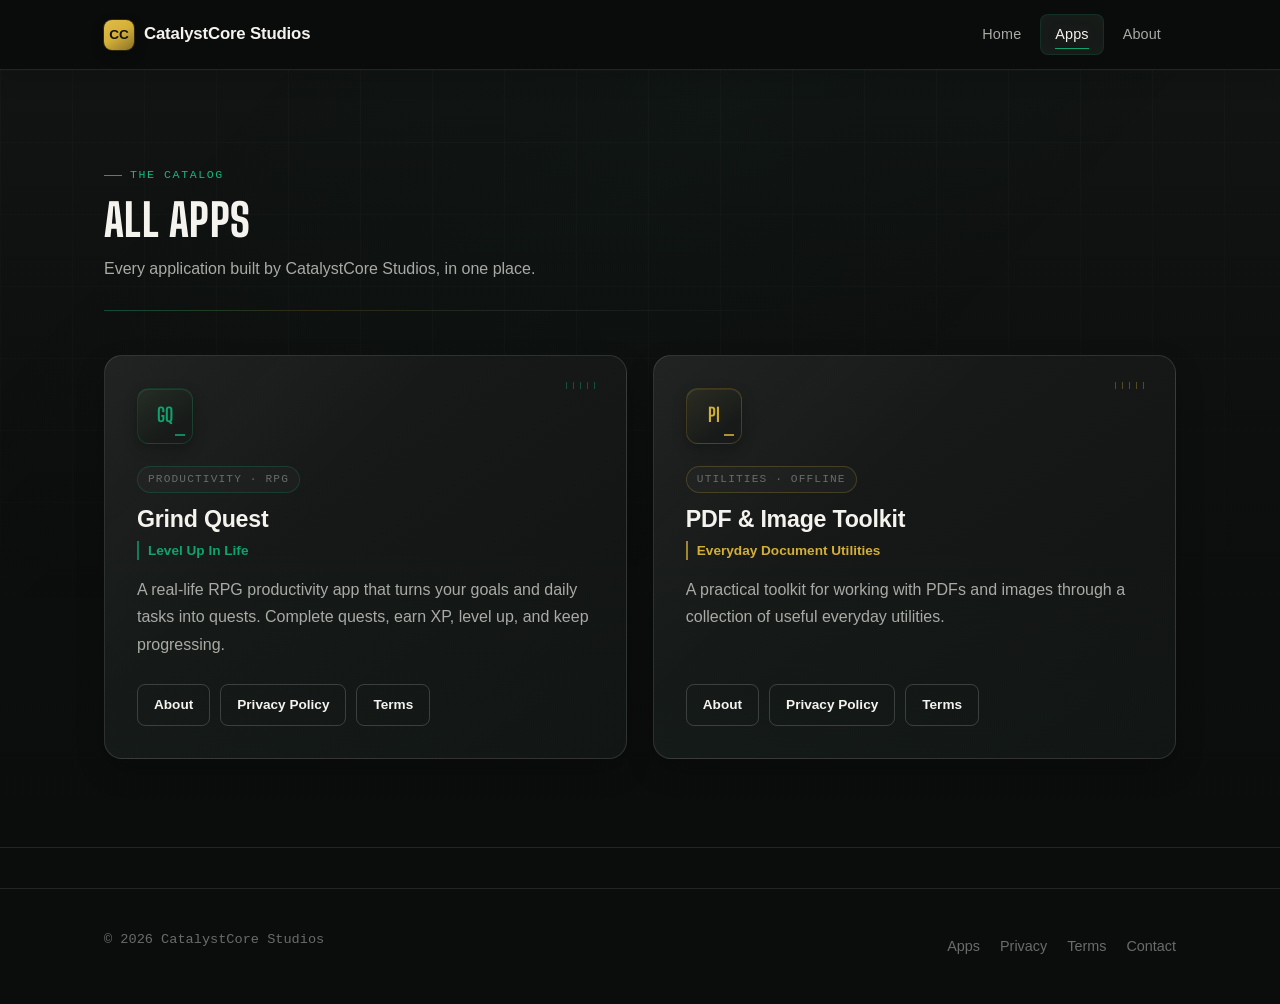
==== apps/index.html @ 373990bd "feat: polish homepage UI, animations, and interactions" ====
<!DOCTYPE html>
<html lang="en">
<head>
  <meta charset="UTF-8" />
  <meta name="viewport" content="width=device-width, initial-scale=1.0" />
  <title>Apps | CatalystCore Studios</title>
  <meta name="description" content="Browse all Android apps built by CatalystCore Studios, including About, Privacy Policy, and Terms of Use pages for each." />

  <meta property="og:title" content="Apps | CatalystCore Studios" />
  <meta property="og:description" content="Browse all Android apps built by CatalystCore Studios." />
  <meta property="og:type" content="website" />
  <!-- TODO: Update with final production domain -->
  <meta property="og:url" content="https://example.github.io/catalystcore-studios/apps/" />

  <!-- TODO: Update canonical URL once the site has a final domain -->
  <link rel="canonical" href="https://example.github.io/catalystcore-studios/apps/" />

  <link rel="icon" href="../assets/icons/favicon.ico" />
  <link rel="stylesheet" href="../css/style.css" />
</head>
<body>
  <a class="skip-link" href="#main">Skip to content</a>

  <header class="navbar">
    <div class="container navbar__inner">
      <a class="brand" href="../index.html">
        <span class="brand__mark" aria-hidden="true">CC</span>
        CatalystCore Studios
      </a>
      <button class="nav-toggle" aria-label="Toggle navigation" aria-expanded="false">
        Menu
      </button>
      <nav class="nav-links" aria-label="Primary">
        <a href="../index.html">Home</a>
        <a href="index.html" aria-current="page">Apps</a>
        <a href="../about.html">About</a>
      </nav>
    </div>
  </header>

  <main id="main">
    <section class="section--tight section catalog-page">
      <div class="container">
        <div class="section-heading catalog-page__header">
          <span class="eyebrow">The Catalog</span>
          <h1 class="display mt-0" style="font-size:clamp(2rem,5vw,2.8rem);">All Apps</h1>
          <p>Every application built by CatalystCore Studios, in one place.</p>
        </div>

        <div class="grid grid--apps">
          <!-- Grind Quest -->
          <article class="card app-card reveal">
            <div class="app-card__icon" aria-hidden="true">GQ</div>
            <span class="app-card__tag">Productivity · RPG</span>
            <h3>Grind Quest</h3>
            <p class="app-card__tagline">Level Up In Life</p>
            <p>
              A real-life RPG productivity app that turns your goals and
              daily tasks into quests. Complete quests, earn XP, level up,
              and keep progressing.
            </p>
            <div class="app-card__actions">
              <a class="btn btn--secondary btn--small" href="grind-quest/index.html">About</a>
              <a class="btn btn--secondary btn--small" href="grind-quest/privacy.html">Privacy Policy</a>
              <a class="btn btn--secondary btn--small" href="grind-quest/terms.html">Terms</a>
            </div>
          </article>

          <!-- PDF & Image Toolkit -->
          <article class="card app-card reveal">
            <div class="app-card__icon" aria-hidden="true">PI</div>
            <span class="app-card__tag">Utilities · Offline</span>
            <h3>PDF &amp; Image Toolkit</h3>
            <p class="app-card__tagline">Everyday Document Utilities</p>
            <p>
              A practical toolkit for working with PDFs and images through a
              collection of useful everyday utilities.
            </p>
            <div class="app-card__actions">
              <a class="btn btn--secondary btn--small" href="pdf-image-toolkit/index.html">About</a>
              <a class="btn btn--secondary btn--small" href="pdf-image-toolkit/privacy.html">Privacy Policy</a>
              <a class="btn btn--secondary btn--small" href="pdf-image-toolkit/terms.html">Terms</a>
            </div>
          </article>

          <!--
            To add a future app:
            1. Duplicate one of the <article class="card app-card"> blocks above.
            2. Update the icon initials, name, tagline, description, and links.
            3. Point the three buttons at /apps/<new-app>/index.html, privacy.html, terms.html.
            See README.md → "How to Add a New App" for the full checklist.
          -->
        </div>
      </div>
    </section>
  </main>

  <footer class="footer">
    <div class="container footer__inner">
      <p class="footer__copy">© 2026 CatalystCore Studios</p>
      <nav class="footer__links" aria-label="Footer">
        <a href="index.html">Apps</a>
        <a href="index.html">Privacy</a>
        <a href="index.html">Terms</a>
        <a href="../about.html#contact">Contact</a>
      </nav>
    </div>
  </footer>

  <script src="../js/main.js"></script>
</body>
</html>
---- css/style.css ----
/* ==========================================================================
   CatalystCore Studios — Design System
   Signature: the "ascent box" — the key word of every major headline sits
   inside a solid, slightly-tilted accent block. It's a nod to the studio's
   name (catalyst → change → forward motion) and to Grind Quest's whole
   premise of leveling up one deliberate step at a time.
   ========================================================================== */

@import url("https://fonts.googleapis.com/css2?family=Big+Shoulders+Display:wght@600;700;800;900&display=swap");

:root {
  /* Core colors */
  --color-bg: #0B0C0C;
  --color-surface: #0F1110;
  --color-card: #141616;
  --color-card-highlight: #1A1D1B;
  --color-text: #F5F3EE;
  --color-text-secondary: #A9AAA5;
  --color-text-muted: #686D69;
  --color-emerald: #0FA36E;
  --color-emerald-hover: #12B77D;
  --color-gold: #D4AF37;
  --color-gold-hover: #E2BF4D;
  --color-border: rgba(245, 243, 238, 0.10);
  --color-border-strong: rgba(245, 243, 238, 0.18);
  --color-focus: #0FA36E;
  --color-success: #78C69A;
  --color-danger: #E08B8B;
  --color-grid: rgba(255, 255, 255, 0.035);
  --color-gold-soft: rgba(212, 175, 55, 0.12);
  --color-emerald-soft: rgba(15, 163, 110, 0.12);

  /* Compatibility aliases for existing components */
  --background: var(--color-bg);
  --surface: var(--color-surface);
  --surface-alt: #121413;
  --surface-secondary: var(--color-card-highlight);
  --text: var(--color-text);
  --text-muted: var(--color-text-muted);
  --accent: var(--color-gold);
  --accent-strong: var(--color-gold-hover);
  --accent-soft: var(--color-gold-soft);
  --rust: var(--color-emerald);
  --rust-soft: var(--color-emerald-soft);
  --border: var(--color-border);
  --border-strong: var(--color-border-strong);
  --danger: var(--color-danger);
  --success: var(--color-success);

  /* Typography */
  --font-sans: -apple-system, BlinkMacSystemFont, "Segoe UI", Inter, Roboto, Helvetica, Arial, sans-serif;
  --font-display: "Big Shoulders Display", var(--font-sans);
  --font-mono: ui-monospace, SFMono-Regular, Menlo, monospace;
  --font-weight-regular: 400;
  --font-weight-medium: 500;
  --font-weight-semibold: 600;
  --font-weight-bold: 700;
  --font-size-display: clamp(3rem, 7vw, 5.5rem);
  --font-size-h1: clamp(2.35rem, 5vw, 4rem);
  --font-size-h2: clamp(1.7rem, 3.2vw, 2.5rem);
  --font-size-h3: clamp(1.2rem, 2vw, 1.5rem);
  --font-size-body: 1rem;
  --font-size-small: 0.9rem;
  --font-size-meta: 0.72rem;
  --line-height-body: 1.6;
  --line-height-tight: 1.05;
  --letter-spacing-meta: 0.12em;

  /* Spacing */
  --space-1: 4px;
  --space-2: 8px;
  --space-3: 12px;
  --space-4: 16px;
  --space-5: 20px;
  --space-6: 24px;
  --space-8: 32px;
  --space-10: 40px;
  --space-12: 48px;
  --space-16: 64px;
  --space-20: 80px;

  /* Surfaces */
  --surface-card: var(--color-card);
  --surface-panel: var(--color-surface);
  --surface-elevated: var(--color-card-highlight);
  --border-subtle: var(--color-border);
  --border-strong-token: var(--color-border-strong);
  --radius-sm: 8px;
  --radius-md: 12px;
  --radius-lg: 18px;
  --shadow-sm: 0 1px 2px rgba(0, 0, 0, 0.35);
  --shadow-md: 0 10px 28px rgba(0, 0, 0, 0.32);
  --shadow-lg: 0 20px 50px rgba(0, 0, 0, 0.42);

  /* Motion */
  --duration-fast: 150ms;
  --duration-normal: 220ms;
  --duration-slow: 420ms;
  --ease-standard: cubic-bezier(0.2, 0.65, 0.3, 1);
  --ease-emphasized: cubic-bezier(0.16, 1, 0.3, 1);

  --max-width: 1120px;
}


/* ---- Reset ---- */
*,
*::before,
*::after {
  box-sizing: border-box;
}

html {
  scroll-behavior: smooth;
}

@media (prefers-reduced-motion: reduce) {
  html {
    scroll-behavior: auto;
  }
  *,
  *::before,
  *::after {
    animation-duration: 0.001ms !important;
    animation-iteration-count: 1 !important;
    transition-duration: 0.001ms !important;
    scroll-behavior: auto !important;
  }
}

body {
  margin: 0;
  background: var(--background);
  color: var(--text);
  font-family: var(--font-sans);
  line-height: 1.6;
  -webkit-font-smoothing: antialiased;
}

img {
  max-width: 100%;
  display: block;
}

a {
  color: inherit;
  text-decoration: none;
}

ul {
  list-style: none;
  margin: 0;
  padding: 0;
}

h1,
h2,
h3,
h4 {
  line-height: 1.05;
  font-weight: 700;
  letter-spacing: -0.01em;
  margin: 0 0 0.5em;
  font-family: var(--font-sans);
}

p {
  margin: 0 0 1em;
  color: var(--text-muted);
}

/* ---- Focus states (accessibility) ---- */
a:focus-visible,
button:focus-visible,
input:focus-visible {
  outline: 2px solid var(--color-focus);
  outline-offset: 3px;
  border-radius: 4px;
}

/* ---- Layout helpers ---- */
.container {
  width: 100%;
  max-width: var(--max-width);
  margin: 0 auto;
  padding: 0 24px;
}

.section {
  padding: 88px 0;
}

.section--tight {
  padding: 56px 0;
}

/* Alternating warm band — the studio's rhythm device, echoed from panel
   to panel down every long page instead of a flat single background. */
.section--band {
  background: var(--surface-alt);
  border-top: 1px solid var(--border);
  border-bottom: 1px solid var(--border);
}

.section-heading {
  max-width: 640px;
  margin: 0 auto 48px;
  text-align: center;
}

.section-heading h2 {
  font-size: clamp(1.6rem, 3vw, 2.2rem);
}

#apps .section-heading h2 {
  transition: color 220ms var(--ease-standard), transform 220ms var(--ease-standard);
}

#apps .section-heading:hover h2 {
  color: #fffefa;
  transform: translateY(-1px);
}

.section-heading p {
  margin: 0;
}

/* ---- Eyebrow / kicker label ---- */
.eyebrow {
  display: inline-flex;
  align-items: center;
  gap: 8px;
  font-family: var(--font-mono);
  font-size: 0.72rem;
  letter-spacing: 0.14em;
  text-transform: uppercase;
  color: var(--accent);
  margin-bottom: 18px;
}

.eyebrow::before {
  content: "";
  width: 18px;
  height: 1px;
  background: var(--accent);
  display: inline-block;
}

.hero__copy > .eyebrow,
#apps .section-heading .eyebrow {
  transition:
    color 220ms var(--ease-standard),
    letter-spacing 220ms var(--ease-standard);
}

.hero__copy > .eyebrow::before,
#apps .section-heading .eyebrow::before {
  transition: background-color 220ms var(--ease-standard), width 220ms var(--ease-standard);
}

.hero__copy:hover > .eyebrow,
#apps .section-heading:hover .eyebrow {
  color: var(--color-emerald-hover);
  letter-spacing: 0.145em;
}

.hero__copy:hover > .eyebrow::before,
#apps .section-heading:hover .eyebrow::before {
  width: 21px;
  background-color: var(--color-emerald);
}

/* ---- Signature: Ascent Box ---- */
.display {
  font-family: var(--font-display);
  font-weight: 800;
  text-transform: uppercase;
  letter-spacing: 0.01em;
  line-height: 0.95;
}

.box-accent {
  display: inline-block;
  background: var(--accent);
  color: #14120a;
  padding: 0.02em 0.22em 0.08em;
  transform: rotate(-1deg);
  box-shadow: var(--shadow-sm);
}

.box-accent--rust {
  background: var(--rust);
  color: #17110c;
}

/* ---- Skip link ---- */
.skip-link {
  position: absolute;
  top: -48px;
  left: 16px;
  background: var(--accent);
  color: #17150c;
  padding: 10px 16px;
  border-radius: var(--radius-sm);
  font-weight: 600;
  z-index: 999;
  transition: top 0.15s ease;
}

.skip-link:focus {
  top: 16px;
}

/* ---- Navbar ---- */
.navbar {
  position: sticky;
  top: 0;
  z-index: 100;
  background: rgba(11, 12, 12, 0.84);
  border-bottom: 1px solid var(--border-subtle);
  backdrop-filter: blur(12px) saturate(115%);
  -webkit-backdrop-filter: blur(12px) saturate(115%);
  box-shadow: 0 6px 24px rgba(0, 0, 0, 0.16);
  transition: background var(--duration-normal) var(--ease-standard),
    border-color var(--duration-normal) var(--ease-standard),
    box-shadow var(--duration-normal) var(--ease-standard);
}

.navbar__inner {
  display: flex;
  align-items: center;
  justify-content: space-between;
  padding: 14px 24px;
}

.brand {
  display: inline-flex;
  align-items: center;
  gap: 10px;
  font-weight: var(--font-weight-semibold);
  font-size: 1.05rem;
  color: var(--color-text);
  letter-spacing: -0.01em;
  transition: color var(--duration-normal) var(--ease-standard);
}

.brand:hover {
  color: var(--color-text);
}

.brand__mark {
  width: 30px;
  height: 30px;
  border-radius: var(--radius-sm);
  background: linear-gradient(145deg, #E0BC4A 0%, #D4AF37 48%, #8B7127 100%);
  display: inline-flex;
  align-items: center;
  justify-content: center;
  font-size: 0.85rem;
  font-weight: 800;
  color: #11120F;
  flex-shrink: 0;
  box-shadow: 0 0 0 1px rgba(212, 175, 55, 0.18), 0 5px 14px rgba(0, 0, 0, 0.24);
  transition: transform var(--duration-normal) var(--ease-emphasized),
    box-shadow var(--duration-normal) var(--ease-standard);
}

.brand:hover .brand__mark {
  transform: translateY(-1px);
  box-shadow: 0 0 0 1px rgba(15, 163, 110, 0.24),
    0 0 18px rgba(15, 163, 110, 0.12),
    0 7px 16px rgba(0, 0, 0, 0.28);
}

.nav-links {
  display: flex;
  align-items: center;
  gap: 4px;
}

.nav-links a {
  position: relative;
  display: inline-flex;
  align-items: center;
  min-height: 38px;
  padding: 8px 14px;
  border: 1px solid transparent;
  border-radius: var(--radius-sm);
  color: var(--color-text-secondary);
  font-size: 0.9rem;
  font-weight: var(--font-weight-medium);
  letter-spacing: 0.01em;
  transition: color var(--duration-normal) var(--ease-standard),
    background var(--duration-normal) var(--ease-standard),
    border-color var(--duration-normal) var(--ease-standard),
    transform var(--duration-normal) var(--ease-emphasized),
    box-shadow var(--duration-normal) var(--ease-standard);
}

.nav-links a::after {
  content: "";
  position: absolute;
  left: 14px;
  right: 14px;
  bottom: 5px;
  height: 1px;
  background: var(--color-emerald);
  transform: scaleX(0);
  transform-origin: center;
  opacity: 0;
  transition: transform var(--duration-normal) var(--ease-emphasized),
    opacity var(--duration-normal) var(--ease-standard);
}

.nav-links a:hover {
  color: var(--color-text);
  background: rgba(26, 29, 27, 0.68);
  border-color: rgba(245, 243, 238, 0.07);
  transform: translateY(-1px);
}

.nav-links a:hover::after,
.nav-links a[aria-current="page"]::after {
  transform: scaleX(1);
  opacity: 1;
}

.nav-links a[aria-current="page"] {
  color: var(--color-text);
  background: rgba(26, 29, 27, 0.88);
  border-color: rgba(15, 163, 110, 0.16);
  box-shadow: inset 0 0 18px rgba(15, 163, 110, 0.035);
}

.nav-toggle {
  display: none;
  position: relative;
  background: rgba(20, 22, 22, 0.78);
  border: 1px solid var(--border-subtle);
  border-radius: var(--radius-sm);
  color: var(--color-text);
  padding: 8px 10px;
  cursor: pointer;
  transition: background var(--duration-normal) var(--ease-standard),
    border-color var(--duration-normal) var(--ease-standard),
    transform var(--duration-normal) var(--ease-emphasized);
}

.nav-toggle:hover {
  background: var(--color-card-highlight);
  border-color: rgba(15, 163, 110, 0.28);
  transform: translateY(-1px);
}

/* ---- Buttons ---- */
.btn {
  display: inline-flex;
  align-items: center;
  justify-content: center;
  gap: 8px;
  padding: 12px 22px;
  border-radius: var(--radius-sm);
  font-weight: 600;
  font-size: 0.95rem;
  cursor: pointer;
  border: 1px solid transparent;
  transition: transform var(--duration-normal) var(--ease-emphasized),
    background var(--duration-normal) var(--ease-standard),
    border-color var(--duration-normal) var(--ease-standard),
    box-shadow var(--duration-normal) var(--ease-standard),
    color var(--duration-normal) var(--ease-standard);
}

.btn:active {
  transform: translateY(1px);
}

.btn--primary {
  background: var(--accent);
  color: #17150c;
}

.btn--primary:hover {
  background: linear-gradient(135deg, var(--color-gold-hover), var(--color-gold));
  box-shadow: 0 7px 18px rgba(212, 175, 55, 0.14);
  transform: translateY(-1px);
}

.hero__cta > .btn--primary {
  position: relative;
  isolation: isolate;
  background: var(--accent);
  transition:
    transform 280ms var(--ease-standard),
    background-color 280ms var(--ease-standard),
    border-color 280ms var(--ease-standard),
    box-shadow 280ms var(--ease-standard),
    color 280ms var(--ease-standard);
}

.hero__cta > .btn--primary::before {
  content: "";
  position: absolute;
  inset: 0;
  z-index: -1;
  border-radius: inherit;
  background: linear-gradient(135deg, var(--color-gold-hover), var(--color-gold));
  opacity: 0;
  transition: opacity 280ms var(--ease-standard);
  pointer-events: none;
}

.hero__cta > .btn--primary:hover {
  background: var(--accent);
}

.hero__cta > .btn--primary:hover::before {
  opacity: 1;
}

.btn--secondary {
  background: transparent;
  color: var(--text);
  border-color: var(--border-strong);
}

.btn--secondary:hover {
  border-color: rgba(15, 163, 110, 0.34);
  color: var(--color-text);
  background: rgba(15, 163, 110, 0.05);
  box-shadow: 0 5px 16px rgba(0, 0, 0, 0.18);
  transform: translateY(-1px);
}

.btn--small {
  padding: 9px 16px;
  font-size: 0.85rem;
}

.btn--block {
  width: 100%;
}

.btn--disabled,
.btn[aria-disabled="true"] {
  opacity: 0.5;
  pointer-events: none;
}

/* ---- Hero ---- */
.hero {
  padding: 96px 0 88px;
  position: relative;
  overflow: hidden;
  isolation: isolate;
  background:
    radial-gradient(circle at 78% 42%, rgba(15, 163, 110, 0.045), transparent 28%),
    radial-gradient(circle at 22% 8%, rgba(212, 175, 55, 0.035), transparent 30%),
    var(--color-bg);
}

.hero::before {
  content: "";
  position: absolute;
  inset: 0;
  z-index: -2;
  background-image:
    linear-gradient(var(--color-grid) 1px, transparent 1px),
    linear-gradient(90deg, var(--color-grid) 1px, transparent 1px);
  background-size: 72px 72px;
  mask-image: radial-gradient(ellipse at center, black 20%, transparent 82%);
  -webkit-mask-image: radial-gradient(ellipse at center, black 20%, transparent 82%);
  opacity: 0.55;
  pointer-events: none;
}

.hero::after {
  content: "";
  position: absolute;
  inset: 0;
  z-index: -1;
  background:
    linear-gradient(90deg, transparent 0%, rgba(245, 243, 238, 0.018) 50%, transparent 100%),
    radial-gradient(circle at 76% 52%, rgba(15, 163, 110, 0.06), transparent 24%);
  pointer-events: none;
}

.hero-dot-field {
  position: absolute;
  inset: 0;
  z-index: 0;
  pointer-events: none;
}

.hero-dot-field::before,
.hero-dot-field::after {
  content: "";
  position: absolute;
  inset: 0;
  background-size: 32px 32px;
  background-position: 16px 16px;
  pointer-events: none;
}

.hero-dot-field::before {
  background-image: radial-gradient(circle, rgba(205, 213, 207, 0.12) 0.9px, transparent 1.2px);
  opacity: 0.38;
}

.hero-dot-field::after {
  background-image: radial-gradient(circle, rgba(15, 163, 110, 0.38) 0.95px, transparent 1.25px);
  mask-image: radial-gradient(circle 156px at var(--dot-x, -240px) var(--dot-y, -240px), rgba(0, 0, 0, 0.88) 0%, rgba(0, 0, 0, 0.62) 38%, rgba(0, 0, 0, 0.2) 72%, transparent 100%);
  -webkit-mask-image: radial-gradient(circle 156px at var(--dot-x, -240px) var(--dot-y, -240px), rgba(0, 0, 0, 0.88) 0%, rgba(0, 0, 0, 0.62) 38%, rgba(0, 0, 0, 0.2) 72%, transparent 100%);
  opacity: 0;
  transition: opacity 360ms var(--ease-standard);
}

.hero-dot-field.is-active::after {
  opacity: 0.8;
}

.hero__inner {
  position: relative;
  z-index: 1;
  display: grid;
  grid-template-columns: 1.08fr 0.92fr;
  gap: 52px;
  align-items: center;
}

.hero__copy {
  max-width: 560px;
  position: relative;
  z-index: 2;
}

.hero h1 {
  font-size: clamp(2.6rem, 6vw, 4.4rem);
  margin-bottom: 20px;
  color: var(--color-text);
  text-wrap: balance;
  transition: color 220ms var(--ease-standard), transform 220ms var(--ease-standard);
}

.hero__copy:hover h1 {
  color: #fffefa;
  transform: translateY(-1px);
}

.hero .box-accent {
  position: relative;
  overflow: hidden;
  background: linear-gradient(135deg, #B98E28 0%, var(--color-gold) 45%, #E6C65B 72%, #9B7620 100%);
  color: #14120A;
  box-shadow:
    0 1px 0 rgba(255, 255, 255, 0.18) inset,
    0 8px 18px rgba(0, 0, 0, 0.22),
    0 0 0 1px rgba(212, 175, 55, 0.18);
}

.hero .box-accent::after {
  content: "";
  position: absolute;
  top: -20%;
  left: -30%;
  width: 18%;
  height: 140%;
  background: rgba(255, 255, 255, 0.22);
  transform: skewX(-18deg);
  opacity: 0;
  transition: left 500ms var(--ease-emphasized), opacity 300ms var(--ease-standard);
}

.hero:hover .box-accent::after {
  left: 112%;
  opacity: 0.7;
}

.hero__tagline {
  font-size: clamp(1.05rem, 2vw, 1.25rem);
  color: var(--text-muted);
  margin-bottom: 36px;
  max-width: 46ch;
}

.hero__cta {
  display: flex;
  gap: 14px;
  flex-wrap: wrap;
}

.hero__visual {
  position: relative;
  min-height: 460px;
  display: flex;
  align-items: center;
  justify-content: center;
  perspective: 1100px;
}

.hero-core {
  position: relative;
  width: min(100%, 500px);
  aspect-ratio: 1 / 1;
  display: grid;
  place-items: center;
}

/* Faint architectural back layer: slowly turning octagonal frame. */
.hero-core::before {
  content: "";
  position: absolute;
  inset: 6%;
  border: 1px solid rgba(245, 243, 238, 0.06);
  clip-path: polygon(18% 0, 82% 0, 100% 18%, 100% 82%, 82% 100%, 18% 100%, 0 82%, 0 18%);
  transform: rotate(15deg);
  animation: catalyst-core-frame 120s linear infinite;
}

.hero-core__halo {
  position: absolute;
  width: 34%;
  height: 34%;
  left: 33%;
  top: 33%;
  border-radius: 50%;
  background: radial-gradient(circle, rgba(15, 163, 110, 0.14) 0%, rgba(15, 163, 110, 0.03) 40%, transparent 70%);
  filter: blur(10px);
  opacity: 0.7;
}

.hero-core__assembly {
  position: relative;
  width: 88%;
  height: 88%;
  transform-style: preserve-3d;
  transform: rotateX(4deg) rotateY(-6deg) rotateZ(-2deg);
  animation: catalyst-core-float 9s ease-in-out infinite;
}

/* ---- The engineered C (built as a C: two arms + body + open right side) ---- */
.hero-core__c {
  position: absolute;
  inset: 4%;
  transform: translateZ(-6px);
  filter:
    drop-shadow(-8px 12px 14px rgba(0, 0, 0, 0.5))
    drop-shadow(0 0 1px rgba(245, 243, 238, 0.25));
}

.hero-core__c > span {
  position: absolute;
  inset: 0;
  display: block;
}

/* BACK: offset ghost plate gives layered depth */
.hero-core__c-back {
  transform: translate(-3.5%, 3%) scale(1.02);
  background: linear-gradient(160deg, #1B1E1C, #0F1110);
  opacity: 0.55;
  clip-path: polygon(30% 3%, 96% 3%, 96% 21%, 52% 21%, 33% 34%, 29% 44%, 29% 56%, 33% 66%, 52% 79%, 96% 79%, 96% 97%, 30% 97%, 10% 80%, 2% 60%, 2% 40%, 10% 20%);
}

/* MIDDLE: primary dark-metal body */
.hero-core__c-body {
  background:
    linear-gradient(115deg, #2A2E2B 0%, #181B19 38%, #0F1110 70%, #1A1D1B 100%);
  clip-path: polygon(30% 3%, 96% 3%, 96% 21%, 52% 21%, 33% 34%, 29% 44%, 29% 56%, 33% 66%, 52% 79%, 96% 79%, 96% 97%, 30% 97%, 10% 80%, 2% 60%, 2% 40%, 10% 20%);
}

/* Bevel plane: slightly lighter, inset */
.hero-core__c-bevel {
  background:
    linear-gradient(180deg, rgba(245, 243, 238, 0.10) 0%, transparent 22%),
    linear-gradient(105deg, #333835 0%, #202422 42%, #141716 100%);
  clip-path: polygon(31% 6.5%, 93% 6.5%, 93% 18%, 49% 18%, 30.5% 31%, 26% 44%, 26% 56%, 30.5% 69%, 49% 82%, 93% 82%, 93% 93.5%, 31% 93.5%, 13% 79%, 5.5% 60%, 5.5% 40%, 13% 21%);
  opacity: 0.9;
}

/* Recessed dark inner plane */
.hero-core__c-face {
  background:
    linear-gradient(120deg, #1B1F1D 0%, #0E100F 60%, #151816 100%);
  clip-path: polygon(33% 9.5%, 89% 9.5%, 89% 15.5%, 48% 15.5%, 27.5% 30%, 23% 44%, 23% 56%, 27.5% 70%, 48% 84.5%, 89% 84.5%, 89% 90.5%, 33% 90.5%, 15.5% 77%, 8.5% 60%, 8.5% 40%, 15.5% 23%);
  box-shadow: inset 0 0 20px rgba(0, 0, 0, 0.7);
}

/* Mechanical seams cutting across each arm */
.hero-core__c-seam {
  background: linear-gradient(90deg, #060707, #121514);
  box-shadow: 1px 0 0 rgba(245, 243, 238, 0.10);
}

.hero-core__c-seam--top {
  clip-path: polygon(64% 3%, 66.2% 3%, 71.2% 21%, 69% 21%);
}

.hero-core__c-seam--bottom {
  clip-path: polygon(64% 97%, 66.2% 97%, 71.2% 79%, 69% 79%);
}

/* FRONT: gold follows the C only in intentional segments */
.hero-core__c-gold {
  background: linear-gradient(90deg, #8E6F1E 0%, var(--color-gold) 45%, var(--color-gold-hover) 75%, #9B7620 100%);
}

.hero-core__c-gold--top {
  clip-path: polygon(10% 20%, 30% 3%, 96% 3%, 96% 5.4%, 31.2% 5.4%, 12.6% 21.4%);
}

.hero-core__c-gold--bottom {
  clip-path: polygon(10% 80%, 30% 97%, 96% 97%, 96% 94.6%, 31.2% 94.6%, 12.6% 78.6%);
}

.hero-core__c-gold--side {
  clip-path: polygon(2% 43%, 4.6% 43%, 4.6% 57%, 2% 57%);
  opacity: 0.85;
}

.hero-core__c-gold--tip-top {
  clip-path: polygon(93.4% 3%, 96% 3%, 96% 21%, 93.4% 21%);
}

.hero-core__c-gold--tip-bottom {
  clip-path: polygon(93.4% 79%, 96% 79%, 96% 97%, 93.4% 97%);
}

.hero-core__c-highlight {
  inset: auto;
  left: 34%;
  top: 6.5%;
  width: 34%;
  height: 2px;
  background: linear-gradient(90deg, transparent, rgba(245, 243, 238, 0.35), transparent);
}

/* Structural rails sit behind the C, leading energy toward the opening */
.hero-core__rail {
  position: absolute;
  display: block;
  height: 5px;
  background: linear-gradient(90deg, #232725, #7C662C 60%, var(--color-gold));
  box-shadow: 0 4px 10px rgba(0, 0, 0, 0.4);
  opacity: 0.85;
  clip-path: polygon(0 0, 100% 0, 96% 100%, 4% 100%);
}

.hero-core__rail--one {
  width: 30%;
  top: 0;
  left: 26%;
  transform: translateZ(-20px) skewX(-30deg);
}

.hero-core__rail--two {
  width: 30%;
  bottom: 0;
  left: 26%;
  transform: translateZ(-20px) skewX(30deg);
}

/* Directional fins at the arm tips, pointing out of the opening */
.hero-core__fin {
  position: absolute;
  display: block;
  width: 9%;
  height: 12%;
  right: 0;
  background: linear-gradient(145deg, #2E3330, #101211 75%);
  clip-path: polygon(0 0, 100% 50%, 0 100%, 22% 50%);
  filter: drop-shadow(4px 6px 6px rgba(0, 0, 0, 0.4));
  transform: translateZ(4px);
}

.hero-core__fin--one { top: 6%; }
.hero-core__fin--two { bottom: 6%; }

/* ---- Hexagonal core ---- */
.hero-core__chamber {
  position: absolute;
  left: 53%;
  top: 50%;
  width: 33%;
  aspect-ratio: 1;
  transform: translate(-50%, -50%) translateZ(24px);
  display: grid;
  place-items: center;
  background: radial-gradient(circle at 38% 30%, #222724, #0B0C0C 68%);
  border: 8px solid #1A1D1B;
  box-shadow: inset 0 0 18px rgba(0, 0, 0, 0.55);
  clip-path: polygon(25% 0, 75% 0, 100% 25%, 100% 75%, 75% 100%, 25% 100%, 0 75%, 0 25%);
  filter: drop-shadow(0 16px 18px rgba(0, 0, 0, 0.5));
}

.hero-core__hex {
  position: relative;
  width: 60%;
  aspect-ratio: 1;
  display: grid;
  place-items: center;
  background: linear-gradient(145deg, #1E2D27, #0D1713 68%);
  box-shadow: inset 0 0 16px rgba(15, 163, 110, 0.14);
  clip-path: polygon(25% 0, 75% 0, 100% 25%, 100% 75%, 75% 100%, 25% 100%, 0 75%, 0 25%);
  outline: 2px solid rgba(15, 163, 110, 0.6);
}

.hero-core__energy {
  width: 40%;
  aspect-ratio: 1;
  background: radial-gradient(circle, #A5F2D2 0%, var(--color-emerald-hover) 24%, var(--color-emerald) 58%, transparent 74%);
  clip-path: polygon(25% 0, 75% 0, 100% 25%, 100% 75%, 75% 100%, 25% 100%, 0 75%, 0 25%);
  animation: catalyst-core-energy 5s ease-in-out infinite;
}

.hero-core__reflection {
  position: absolute;
  width: 26%;
  height: 3px;
  top: 8%;
  left: 44%;
  background: linear-gradient(90deg, transparent, rgba(245, 243, 238, 0.22), transparent);
  transform: rotate(-3deg) translateZ(30px);
  animation: catalyst-core-glint 14s ease-in-out infinite;
}

.hero-core__baseline {
  position: absolute;
  width: 72%;
  height: 1px;
  bottom: 3%;
  background: linear-gradient(90deg, transparent, rgba(245, 243, 238, 0.12), transparent);
}

@keyframes catalyst-core-float {
  0%, 100% { transform: rotateX(4deg) rotateY(-6deg) rotateZ(-2deg) translate3d(0, 0, 0); }
  50% { transform: rotateX(4deg) rotateY(-4deg) rotateZ(-1deg) translate3d(0, -6px, 0); }
}

@keyframes catalyst-core-energy {
  0%, 100% { transform: scale(0.94); opacity: 0.8; }
  50% { transform: scale(1.04); opacity: 1; }
}

@keyframes catalyst-core-frame {
  to { transform: rotate(375deg); }
}

@keyframes catalyst-core-glint {
  0%, 100% { opacity: 0.25; }
  50% { opacity: 0.8; }
}

@media (prefers-reduced-motion: reduce) {
  .hero-core::before,
  .hero-core__assembly,
  .hero-core__energy,
  .hero-core__reflection {
    animation: none;
  }

  .hero .box-accent::after {
    transition: none;
  }

  .hero-dot-field::after {
    opacity: 0 !important;
    transition: none;
  }
}

/* ---- Pull statement / manifesto band ---- */
.section--band:has(.statement) {
  position: relative;
  isolation: isolate;
  overflow: hidden;
  padding: clamp(96px, 9vw, 124px) 0;
  border-top: 1px solid rgba(245, 243, 238, 0.09);
  border-bottom: 1px solid rgba(245, 243, 238, 0.11);
  background: linear-gradient(112deg, #121413 0%, #101211 56%, #131512 100%);
}

.section--band:has(.statement)::before {
  content: "";
  position: absolute;
  inset: 0;
  z-index: -1;
  background-image:
    linear-gradient(rgba(245, 243, 238, 0.018) 1px, transparent 1px),
    linear-gradient(90deg, rgba(245, 243, 238, 0.018) 1px, transparent 1px),
    linear-gradient(112deg, transparent 18%, rgba(245, 243, 238, 0.018) 48%, transparent 78%);
  background-size: 64px 64px, 64px 64px, 100% 100%;
  mask-image: linear-gradient(90deg, transparent, black 18%, black 82%, transparent);
  pointer-events: none;
}

.statement {
  display: grid;
  position: relative;
  grid-template-columns: minmax(0, 0.95fr) minmax(0, 1.05fr);
  gap: clamp(32px, 5vw, 64px);
  align-items: center;
}

.statement__lead {
  font-family: var(--font-display);
  text-transform: uppercase;
  font-size: 3.25rem;
  line-height: 0.98;
  font-weight: 800;
  color: var(--color-text);
  margin: 0;
  max-width: 13ch;
  transition: color 220ms var(--ease-standard), transform 220ms var(--ease-standard);
}

.statement:hover .statement__lead {
  color: #fffefa;
  transform: translateY(-2px);
}

.statement:hover .statement__lead .box-accent--rust {
  color: #fffefa;
}

.statement__lead .box-accent--rust {
  position: relative;
  padding: 0;
  background: none;
  color: var(--color-text);
  box-shadow: none;
  transform: none;
}

.statement__lead .box-accent--rust::after {
  content: "";
  position: absolute;
  left: 0;
  bottom: -0.18em;
  width: 34px;
  height: 2px;
  background: linear-gradient(90deg, var(--color-gold) 0 72%, var(--color-emerald) 72% 100%);
}

.statement__body {
  position: relative;
  padding-left: clamp(24px, 3vw, 40px);
  border-left: 1px solid rgba(245, 243, 238, 0.13);
}

.statement__body::before {
  content: "";
  position: absolute;
  left: -2px;
  top: 8px;
  width: 3px;
  height: 28px;
  background: linear-gradient(var(--color-emerald), rgba(15, 163, 110, 0.12));
}

.statement__body p {
  max-width: 62ch;
  color: #C4C4BD;
  font-size: 1.0625rem;
  line-height: 1.78;
  margin-bottom: 18px;
}

.statement__body p:last-child {
  margin-bottom: 0;
}

@media (max-width: 760px) {
  .statement {
    grid-template-columns: 1fr;
    gap: 28px;
  }

  .statement__lead {
    max-width: 16ch;
    font-size: 2.7rem;
  }

  .statement__body {
    padding: 24px 0 0;
    border-left: 0;
    border-top: 1px solid rgba(245, 243, 238, 0.13);
  }

  .statement__body::before {
    left: 0;
    top: -2px;
    width: 34px;
    height: 3px;
    background: linear-gradient(90deg, var(--color-emerald), rgba(15, 163, 110, 0.12));
  }
}

/* ---- Cards ---- */
.card {
  background: var(--surface);
  border: 1px solid var(--border);
  border-radius: var(--radius-lg);
  padding: 28px;
  transition: border-color 0.15s ease, transform 0.15s ease;
}

.card:hover {
  border-color: var(--accent);
  transform: translateY(-2px);
}

.grid {
  display: grid;
  gap: 24px;
}

.grid--apps {
  grid-template-columns: repeat(auto-fit, minmax(min(100%, 320px), 1fr));
  align-items: stretch;
  gap: 22px;
}

.app-card {
  position: relative;
  isolation: isolate;
  overflow: hidden;
  display: flex;
  flex-direction: column;
  gap: 0;
  padding: clamp(24px, 3vw, 32px);
  border-color: rgba(245, 243, 238, 0.12);
  background:
    linear-gradient(135deg, rgba(245, 243, 238, 0.035), transparent 38%),
    linear-gradient(0deg, rgba(15, 163, 110, 0.018), transparent 56%),
    linear-gradient(145deg, #191c1a 0%, #141716 56%, #111312 100%);
  box-shadow: 0 12px 28px rgba(0, 0, 0, 0.22);
  transition:
    opacity 220ms var(--ease-standard),
    border-color 220ms var(--ease-standard),
    box-shadow 220ms var(--ease-standard),
    transform 220ms var(--ease-standard);
}

.app-card.reveal {
  transition:
    opacity 220ms var(--ease-standard),
    transform 220ms var(--ease-standard),
    border-color 220ms var(--ease-standard),
    box-shadow 220ms var(--ease-standard);
}

.app-card::before {
  content: "";
  position: absolute;
  top: 26px;
  right: 26px;
  z-index: 1;
  width: 34px;
  height: 7px;
  background: repeating-linear-gradient(90deg, rgba(15, 163, 110, 0.64) 0 1px, transparent 1px 7px);
  opacity: 0.7;
  transition: opacity 220ms var(--ease-standard);
  pointer-events: none;
}

.app-card::after {
  content: "";
  position: absolute;
  inset: 0;
  z-index: -1;
  background: linear-gradient(145deg, rgba(245, 243, 238, 0.04), rgba(15, 163, 110, 0.035) 58%, rgba(15, 163, 110, 0.025));
  opacity: 0;
  transition: opacity 220ms var(--ease-standard);
  pointer-events: none;
}

article.app-card:hover,
article.app-card:focus-within {
  transform: translateY(-3px);
  border-color: rgba(15, 163, 110, 0.34);
  box-shadow: 0 16px 34px rgba(0, 0, 0, 0.3), 0 0 18px rgba(15, 163, 110, 0.055);
}

article.app-card:hover::before,
article.app-card:focus-within::before {
  opacity: 0.95;
}

article.app-card:hover::after,
article.app-card:focus-within::after {
  opacity: 1;
}

.app-card__tag {
  font-family: var(--font-mono);
  font-size: 0.7rem;
  letter-spacing: 0.1em;
  text-transform: uppercase;
  color: var(--text-muted);
  border: 1px solid var(--border-strong);
  border-radius: 999px;
  padding: 4px 10px;
  display: inline-block;
  width: fit-content;
  margin-bottom: 14px;
  background: rgba(245, 243, 238, 0.025);
}

#apps .app-card__tag {
  transition:
    color 220ms var(--ease-standard),
    letter-spacing 220ms var(--ease-standard),
    border-color 220ms var(--ease-standard);
}

#apps .app-card:hover .app-card__tag {
  color: var(--color-text-secondary);
  border-color: rgba(15, 163, 110, 0.24);
  letter-spacing: 0.105em;
}

.app-card__icon {
  position: relative;
  width: 56px;
  height: 56px;
  border-radius: var(--radius-md);
  margin-bottom: 22px;
  background: linear-gradient(145deg, #252822, #171a18 72%);
  border: 1px solid rgba(212, 175, 55, 0.2);
  display: flex;
  align-items: center;
  justify-content: center;
  font-weight: 700;
  color: var(--color-gold);
  font-size: 1.2rem;
  font-family: var(--font-display);
  box-shadow: inset 0 1px 0 rgba(245, 243, 238, 0.07), 0 5px 14px rgba(0, 0, 0, 0.24);
  transition:
    transform 220ms var(--ease-standard),
    background 220ms var(--ease-standard),
    border-color 220ms var(--ease-standard),
    box-shadow 220ms var(--ease-standard);
}

article.app-card:hover .app-card__icon,
article.app-card:focus-within .app-card__icon {
  transform: translateY(-1px);
  background: linear-gradient(145deg, #2a2e27, #191d1a 72%);
  border-color: rgba(15, 163, 110, 0.36);
  box-shadow: inset 0 1px 0 rgba(245, 243, 238, 0.09), 0 7px 18px rgba(0, 0, 0, 0.27), 0 0 10px rgba(15, 163, 110, 0.06);
}

.app-card__icon::after {
  content: "";
  position: absolute;
  right: 7px;
  bottom: 7px;
  width: 10px;
  height: 2px;
  background: var(--color-emerald);
  opacity: 0.8;
  transition: opacity 220ms var(--ease-standard);
}

article.app-card:hover .app-card__icon::after,
article.app-card:focus-within .app-card__icon::after {
  opacity: 1;
}

@media (prefers-reduced-motion: reduce) {
  article.app-card:hover,
  article.app-card:focus-within {
    transform: none;
    border-color: rgba(245, 243, 238, 0.12);
    box-shadow: 0 12px 28px rgba(0, 0, 0, 0.22);
  }

  article.app-card:hover::before,
  article.app-card:focus-within::before {
    opacity: 0.7;
  }

  article.app-card:hover::after,
  article.app-card:focus-within::after {
    opacity: 0;
  }

  article.app-card:hover .app-card__icon,
  article.app-card:focus-within .app-card__icon {
    transform: none;
    background: linear-gradient(145deg, #252822, #171a18 72%);
    border-color: rgba(212, 175, 55, 0.2);
    box-shadow: inset 0 1px 0 rgba(245, 243, 238, 0.07), 0 5px 14px rgba(0, 0, 0, 0.24);
  }

  article.app-card:hover .app-card__icon::after,
  article.app-card:focus-within .app-card__icon::after {
    opacity: 0.8;
  }
}

.app-card h3 {
  margin: 0 0 8px;
  color: var(--color-text);
  font-size: 1.45rem;
}

#apps .app-card h3 {
  transition: color 220ms var(--ease-standard), transform 220ms var(--ease-standard);
}

#apps .app-card:hover h3 {
  color: #fffefa;
  transform: translateY(-1px);
}

@media (prefers-reduced-motion: reduce) {
  .hero__copy:hover h1,
  .statement:hover .statement__lead,
  #apps .section-heading:hover h2,
  #apps .app-card:hover h3 {
    transform: none;
  }
}

.app-card__tagline {
  color: var(--color-gold);
  font-size: 0.85rem;
  font-weight: 600;
  margin: 0 0 14px;
}

.app-card > p:not(.app-card__tagline) {
  color: var(--color-text-secondary);
  line-height: 1.72;
  margin: 0;
}

.app-card__actions {
  display: flex;
  gap: 10px;
  flex-wrap: wrap;
  margin-top: auto;
  padding-top: 26px;
}

.app-card__actions .btn {
  transition:
    color 220ms var(--ease-standard),
    background 220ms var(--ease-standard),
    border-color 220ms var(--ease-standard),
    box-shadow 220ms var(--ease-standard),
    transform 220ms var(--ease-standard);
}

.app-card__actions .btn:hover {
  transform: translateY(-1px);
  border-color: rgba(15, 163, 110, 0.38);
  background: rgba(15, 163, 110, 0.065);
  box-shadow: 0 4px 12px rgba(0, 0, 0, 0.2);
}

/* ---- Apps catalog page ---- */
.catalog-page {
  position: relative;
  isolation: isolate;
  padding: clamp(56px, 7vw, 84px) 0 88px;
  border-bottom: 1px solid rgba(245, 243, 238, 0.08);
  background: linear-gradient(180deg, #111413 0%, #0D0F0E 48%, var(--color-bg) 100%);
}

.catalog-page::before {
  content: "";
  position: absolute;
  inset: 0;
  z-index: -1;
  background-image:
    linear-gradient(rgba(245, 243, 238, 0.018) 1px, transparent 1px),
    linear-gradient(90deg, rgba(245, 243, 238, 0.018) 1px, transparent 1px),
    linear-gradient(132deg, transparent 12%, rgba(15, 163, 110, 0.018) 38%, transparent 62%);
  background-size: 72px 72px, 72px 72px, 100% 100%;
  mask-image: linear-gradient(180deg, black 0%, rgba(0, 0, 0, 0.7) 42%, transparent 76%);
  pointer-events: none;
}

.catalog-page > .container {
  position: relative;
  z-index: 1;
}

.catalog-page .catalog-page__header {
  position: relative;
  max-width: 760px;
  margin: 0 0 clamp(32px, 4vw, 44px);
  padding: 4px 0 28px;
  text-align: left;
}

.catalog-page .catalog-page__header::after {
  content: "";
  position: absolute;
  left: 0;
  bottom: 0;
  width: min(100%, 700px);
  height: 1px;
  background: linear-gradient(90deg, rgba(15, 163, 110, 0.42), rgba(212, 175, 55, 0.16) 28%, rgba(245, 243, 238, 0.08) 62%, transparent);
  pointer-events: none;
}

.catalog-page .catalog-page__header .eyebrow {
  color: var(--color-emerald-hover);
  margin-bottom: 14px;
}

.catalog-page .catalog-page__header .eyebrow::before {
  background: var(--color-emerald);
}

.catalog-page .catalog-page__header h1 {
  color: var(--color-text);
  margin-bottom: 14px;
}

.catalog-page .catalog-page__header p {
  max-width: 56ch;
  color: var(--color-text-secondary);
  line-height: 1.7;
}

.catalog-page .grid--apps {
  grid-template-columns: repeat(auto-fit, minmax(min(100%, 350px), 1fr));
  align-items: stretch;
  gap: clamp(18px, 2vw, 26px);
}

.catalog-page .app-card:nth-child(1) {
  --catalog-accent: var(--color-emerald);
  --catalog-accent-marker: rgba(15, 163, 110, 0.58);
  --catalog-accent-wash: rgba(15, 163, 110, 0.045);
  --catalog-accent-border: rgba(15, 163, 110, 0.22);
}

.catalog-page .app-card:nth-child(2) {
  --catalog-accent: var(--color-gold);
  --catalog-accent-marker: rgba(212, 175, 55, 0.48);
  --catalog-accent-wash: rgba(212, 175, 55, 0.035);
  --catalog-accent-border: rgba(212, 175, 55, 0.22);
}

.catalog-page .app-card::before {
  background: repeating-linear-gradient(90deg, var(--catalog-accent-marker) 0 1px, transparent 1px 7px);
}

.catalog-page .app-card::after {
  background: linear-gradient(145deg, rgba(245, 243, 238, 0.04), var(--catalog-accent-wash) 58%, transparent);
}

.catalog-page .app-card__tag {
  border-color: var(--catalog-accent-border);
}

.catalog-page .app-card__icon {
  color: var(--catalog-accent);
  border-color: var(--catalog-accent-border);
  background:
    linear-gradient(145deg, var(--catalog-accent-wash), transparent 72%),
    linear-gradient(145deg, #252822, #171a18 72%);
}

.catalog-page .app-card__icon::after {
  background: var(--catalog-accent);
}

.catalog-page .app-card__tagline {
  position: relative;
  padding-left: 11px;
  color: var(--catalog-accent);
}

.catalog-page .app-card__tagline::before {
  content: "";
  position: absolute;
  left: 0;
  top: 0.12em;
  bottom: 0.12em;
  width: 2px;
  background: var(--catalog-accent);
  opacity: 0.72;
}

.catalog-page .app-card.reveal {
  opacity: 0;
  transform: translateY(8px);
  transition:
    opacity 220ms var(--ease-standard),
    transform 220ms var(--ease-standard),
    border-color 220ms var(--ease-standard),
    box-shadow 220ms var(--ease-standard);
}

.catalog-page .app-card.reveal.is-visible {
  opacity: 1;
  transform: translateY(0);
}

.catalog-page article.app-card.reveal.is-visible:hover,
.catalog-page article.app-card.reveal.is-visible:focus-within {
  transform: translateY(-3px);
}

@media (max-width: 900px) {
  .catalog-page {
    padding: 60px 0 72px;
  }

  .catalog-page .grid--apps {
    grid-template-columns: repeat(auto-fit, minmax(min(100%, 320px), 1fr));
  }
}

@media (max-width: 760px) {
  .catalog-page {
    padding: 44px 0 58px;
  }

  .catalog-page > .container {
    padding-right: 20px;
    padding-left: 20px;
  }

  .catalog-page .catalog-page__header {
    margin-bottom: 28px;
    padding-bottom: 22px;
  }

  .catalog-page .grid--apps {
    grid-template-columns: minmax(0, 1fr);
    gap: 16px;
  }

  .catalog-page .app-card {
    padding: 24px;
  }

  .catalog-page .app-card__actions {
    gap: 8px;
    padding-top: 22px;
  }
}

@media (prefers-reduced-motion: reduce) {
  .catalog-page .app-card.reveal,
  .catalog-page .app-card.reveal.is-visible {
    opacity: 1;
    transform: none;
    transition: none;
  }

  .catalog-page article.app-card.reveal.is-visible:hover,
  .catalog-page article.app-card.reveal.is-visible:focus-within {
    transform: none;
  }
}

/* ---- App detail page ---- */
.app-hero {
  padding: 72px 0 56px;
  border-bottom: 1px solid var(--border);
}

.app-hero__grid {
  display: grid;
  grid-template-columns: 1.15fr 0.85fr;
  gap: 40px;
  align-items: center;
}

.app-hero__top {
  display: flex;
  align-items: center;
  gap: 20px;
  margin-bottom: 20px;
  flex-wrap: wrap;
}

.app-hero__icon {
  width: 72px;
  height: 72px;
  border-radius: var(--radius-md);
  background: var(--surface-secondary);
  border: 1px solid var(--border);
  display: flex;
  align-items: center;
  justify-content: center;
  font-weight: 700;
  color: var(--accent);
  font-size: 1.6rem;
  font-family: var(--font-display);
  flex-shrink: 0;
}

.app-hero h1 {
  margin-bottom: 4px;
  font-size: clamp(2rem, 5vw, 3rem);
}

.app-hero__actions {
  display: flex;
  gap: 12px;
  flex-wrap: wrap;
  margin-top: 28px;
}

.app-hero__visual {
  aspect-ratio: 4 / 5;
  border: 1px solid var(--border);
  border-radius: var(--radius-lg);
  background: var(--surface);
  display: flex;
  align-items: center;
  justify-content: center;
  overflow: hidden;
}

.app-hero__visual svg {
  width: 78%;
  height: 78%;
}

.feature-list {
  display: grid;
  gap: 14px;
  grid-template-columns: repeat(auto-fit, minmax(220px, 1fr));
  margin: 24px 0 0;
}

.feature-list li {
  background: var(--surface);
  border: 1px solid var(--border);
  border-radius: var(--radius-md);
  padding: 18px 20px;
  color: var(--text);
  font-size: 0.95rem;
  position: relative;
}

.feature-list--icons li {
  padding-left: 20px;
  border-left: 2px solid var(--accent);
  border-radius: 6px;
}

.badge {
  display: inline-block;
  font-family: var(--font-mono);
  font-size: 0.65rem;
  letter-spacing: 0.06em;
  text-transform: uppercase;
  color: var(--rust);
  background: var(--rust-soft);
  border: 1px solid rgba(184, 96, 58, 0.35);
  border-radius: 999px;
  padding: 2px 8px;
  margin-left: 8px;
  vertical-align: middle;
}

/* ---- Legal / content pages ---- */
.legal {
  padding: 64px 0 96px;
}

.legal__header {
  max-width: 720px;
  margin: 0 auto 40px;
}

.legal__updated {
  font-size: 0.85rem;
  color: var(--text-muted);
  font-family: var(--font-mono);
}

.legal__body {
  max-width: 720px;
  margin: 0 auto;
}

.legal__body h2 {
  font-size: 1.2rem;
  margin-top: 2.2em;
  padding-top: 0.6em;
  border-top: 1px solid var(--border);
}

.legal__body h2:first-child {
  margin-top: 0;
  padding-top: 0;
  border-top: none;
}

.legal__body ul {
  list-style: none;
  padding-left: 0;
  margin-bottom: 1em;
}

.legal__body li {
  color: var(--text-muted);
  margin-bottom: 0.4em;
  padding-left: 0;
}

.legal__body li::before {
  content: none;
}

.todo {
  display: block;
  background: rgba(224, 133, 133, 0.08);
  border: 1px dashed var(--danger);
  color: var(--danger);
  border-radius: var(--radius-sm);
  padding: 10px 14px;
  font-size: 0.85rem;
  font-family: var(--font-mono);
  margin: 10px 0 18px;
}

/* ---- About / static content ---- */
.prose {
  max-width: 720px;
  margin: 0 auto;
}

.prose h1 {
  font-size: clamp(2rem, 5vw, 2.8rem);
}

.prose h2 {
  font-size: 1.3rem;
  margin-top: 1.8em;
}

/* ---- Footer ---- */
.footer {
  border-top: 1px solid var(--border);
  padding: 40px 0;
  margin-top: 40px;
}

.footer__inner {
  display: flex;
  align-items: center;
  justify-content: space-between;
  flex-wrap: wrap;
  gap: 16px;
}

.footer__links {
  display: flex;
  gap: 20px;
  flex-wrap: wrap;
}

.footer__links a {
  color: var(--text-muted);
  font-size: 0.9rem;
}

.footer__links a:hover {
  color: var(--accent);
}

.footer__copy {
  color: var(--text-muted);
  font-size: 0.85rem;
  font-family: var(--font-mono);
}

/* ---- Breadcrumb / back link ---- */
.back-link {
  display: inline-flex;
  align-items: center;
  gap: 6px;
  color: var(--text-muted);
  font-size: 0.9rem;
  margin-bottom: 24px;
  font-family: var(--font-mono);
}

.back-link:hover {
  color: var(--accent);
}

/* ---- Utility ---- */
.text-center {
  text-align: center;
}

.mt-0 {
  margin-top: 0;
}

/* ---- Scroll reveal (subtle, orchestrated once per element) ---- */
.reveal {
  opacity: 0;
  transform: translateY(14px);
  transition: opacity var(--duration-slow) var(--ease-standard), transform var(--duration-slow) var(--ease-standard);
}

.reveal.is-visible {
  opacity: 1;
  transform: translateY(0);
}

/* ---- Responsive ---- */
@media (max-width: 900px) {
  .hero__inner,
  .app-hero__grid {
    grid-template-columns: 1fr;
  }

  .hero__copy {
    order: 1;
  }

  .hero__visual {
    order: 2;
    width: 100%;
    max-width: 520px;
    min-height: 420px;
    margin: 0 auto;
  }

  .app-hero__visual {
    max-width: 320px;
    margin: 0 auto;
  }
}

@media (max-width: 760px) {
  .nav-links {
    position: fixed;
    inset: 66px 16px auto 16px;
    background: rgba(15, 17, 16, 0.97);
    border: 1px solid var(--border-subtle);
    border-radius: var(--radius-md);
    flex-direction: column;
    align-items: stretch;
    padding: 10px;
    opacity: 0;
    visibility: hidden;
    pointer-events: none;
    transform: translateY(-8px) scale(0.99);
    box-shadow: var(--shadow-lg);
    backdrop-filter: blur(14px) saturate(115%);
    -webkit-backdrop-filter: blur(14px) saturate(115%);
    transition: opacity var(--duration-normal) var(--ease-standard),
      transform var(--duration-normal) var(--ease-emphasized),
      visibility var(--duration-normal) var(--ease-standard);
  }

  .nav-links.is-open {
    opacity: 1;
    visibility: visible;
    pointer-events: auto;
    transform: translateY(0) scale(1);
  }

  .nav-links a {
    min-height: 46px;
    padding: 12px 14px;
  }

  .nav-toggle {
    display: inline-flex;
  }

  .hero {
    padding: 76px 0 64px;
  }

  .hero::before {
    background-size: 56px 56px;
    opacity: 0.3;
  }

  .hero__inner {
    gap: 28px;
  }

  .hero__visual {
    min-height: 330px;
  }

  .hero-core {
    width: min(100%, 360px);
  }

  .footer__inner {
    flex-direction: column;
    align-items: flex-start;
  }
}
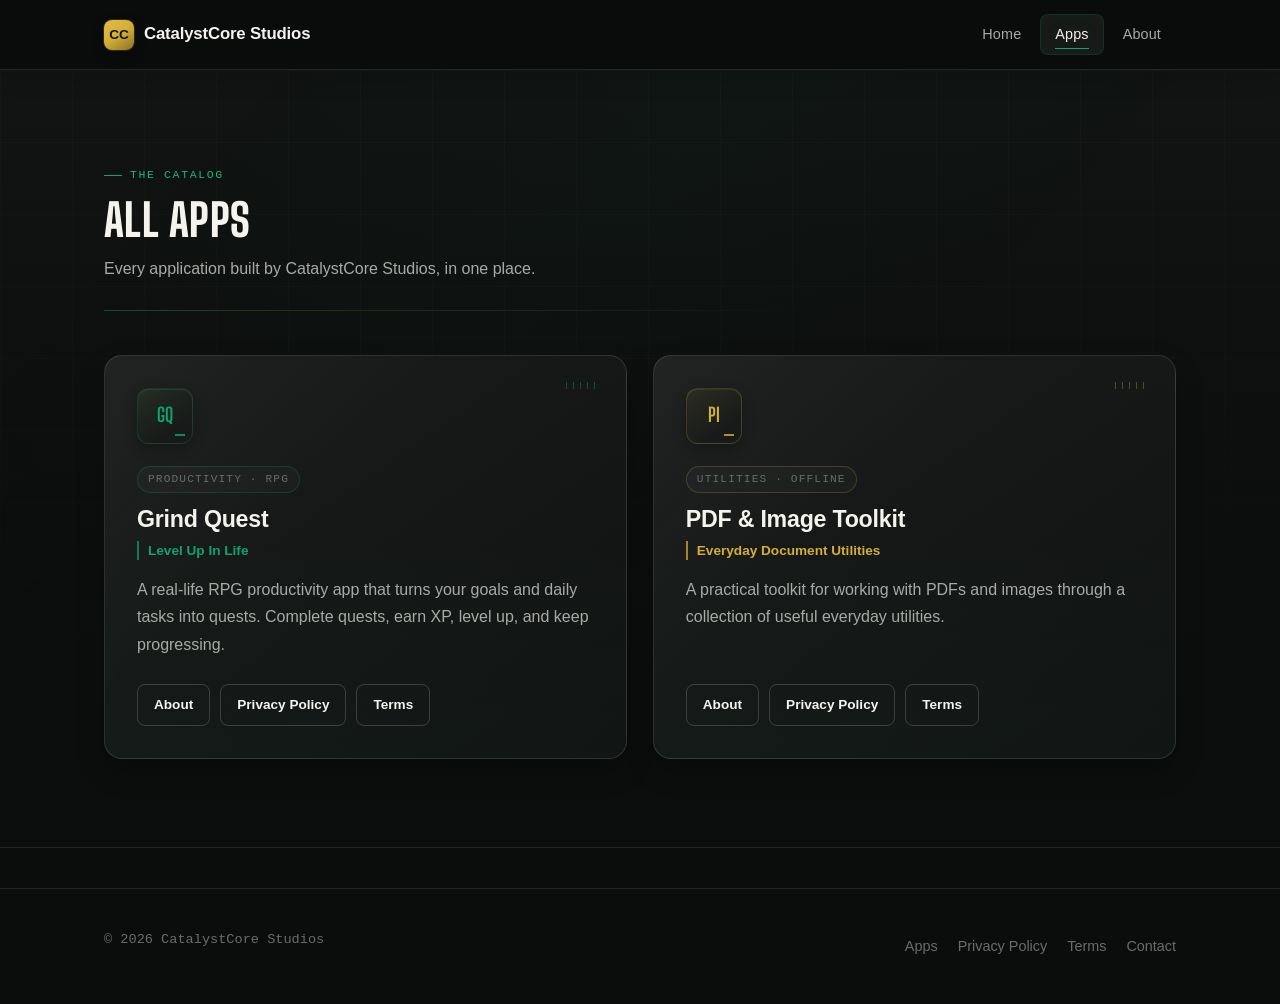
==== commit 821ba8d0: "Refine privacy page and app catalog UI" ====
--- a/apps/index.html
+++ b/apps/index.html
@@ -87,7 +87,7 @@
             To add a future app:
             1. Duplicate one of the <article class="card app-card"> blocks above.
             2. Update the icon initials, name, tagline, description, and links.
-            3. Point the three buttons at /apps/<new-app>/index.html, privacy.html, terms.html.
+            3. Point app privacy links at /apps/<new-app>/privacy.html and preserve that URL as a redirect to /apps/privacy.html.
             See README.md → "How to Add a New App" for the full checklist.
           -->
         </div>
@@ -100,7 +100,7 @@
       <p class="footer__copy">© 2026 CatalystCore Studios</p>
       <nav class="footer__links" aria-label="Footer">
         <a href="index.html">Apps</a>
-        <a href="index.html">Privacy</a>
+        <a href="privacy.html">Privacy Policy</a>
         <a href="index.html">Terms</a>
         <a href="../about.html#contact">Contact</a>
       </nav>
--- a/css/style.css
+++ b/css/style.css
@@ -608,7 +608,7 @@
 }
 
 .hero-dot-field::after {
-  background-image: radial-gradient(circle, rgba(15, 163, 110, 0.38) 0.95px, transparent 1.25px);
+  background-image: radial-gradient(circle, color-mix(in srgb, var(--color-emerald) 55%, transparent) 0.95px, transparent 1.25px);
   mask-image: radial-gradient(circle 156px at var(--dot-x, -240px) var(--dot-y, -240px), rgba(0, 0, 0, 0.88) 0%, rgba(0, 0, 0, 0.62) 38%, rgba(0, 0, 0, 0.2) 72%, transparent 100%);
   -webkit-mask-image: radial-gradient(circle 156px at var(--dot-x, -240px) var(--dot-y, -240px), rgba(0, 0, 0, 0.88) 0%, rgba(0, 0, 0, 0.62) 38%, rgba(0, 0, 0, 0.2) 72%, transparent 100%);
   opacity: 0;
@@ -616,7 +616,7 @@
 }
 
 .hero-dot-field.is-active::after {
-  opacity: 0.8;
+  opacity: 1;
 }
 
 .hero__inner {
@@ -695,268 +695,42 @@
   display: flex;
   align-items: center;
   justify-content: center;
-  perspective: 1100px;
-}
-
-.hero-core {
-  position: relative;
+  isolation: isolate;
+}
+
+.hero__visual::before {
+  content: "";
+  position: absolute;
+  top: 50%;
+  left: 50%;
+  z-index: -1;
+  width: min(84%, 480px);
+  aspect-ratio: 1;
+  border-radius: 50%;
+  background: radial-gradient(circle, var(--color-emerald) 0%, transparent 74%);
+  opacity: 0.1;
+  pointer-events: none;
+  transform: translate(-50%, -50%);
+  animation: hero-logo-glow 6s ease-in-out infinite;
+}
+
+.hero__logo {
+  position: relative;
+  display: block;
   width: min(100%, 500px);
-  aspect-ratio: 1 / 1;
-  display: grid;
-  place-items: center;
-}
-
-/* Faint architectural back layer: slowly turning octagonal frame. */
-.hero-core::before {
-  content: "";
-  position: absolute;
-  inset: 6%;
-  border: 1px solid rgba(245, 243, 238, 0.06);
-  clip-path: polygon(18% 0, 82% 0, 100% 18%, 100% 82%, 82% 100%, 18% 100%, 0 82%, 0 18%);
-  transform: rotate(15deg);
-  animation: catalyst-core-frame 120s linear infinite;
-}
-
-.hero-core__halo {
-  position: absolute;
-  width: 34%;
-  height: 34%;
-  left: 33%;
-  top: 33%;
-  border-radius: 50%;
-  background: radial-gradient(circle, rgba(15, 163, 110, 0.14) 0%, rgba(15, 163, 110, 0.03) 40%, transparent 70%);
-  filter: blur(10px);
-  opacity: 0.7;
-}
-
-.hero-core__assembly {
-  position: relative;
-  width: 88%;
-  height: 88%;
-  transform-style: preserve-3d;
-  transform: rotateX(4deg) rotateY(-6deg) rotateZ(-2deg);
-  animation: catalyst-core-float 9s ease-in-out infinite;
-}
-
-/* ---- The engineered C (built as a C: two arms + body + open right side) ---- */
-.hero-core__c {
-  position: absolute;
-  inset: 4%;
-  transform: translateZ(-6px);
-  filter:
-    drop-shadow(-8px 12px 14px rgba(0, 0, 0, 0.5))
-    drop-shadow(0 0 1px rgba(245, 243, 238, 0.25));
-}
-
-.hero-core__c > span {
-  position: absolute;
-  inset: 0;
-  display: block;
-}
-
-/* BACK: offset ghost plate gives layered depth */
-.hero-core__c-back {
-  transform: translate(-3.5%, 3%) scale(1.02);
-  background: linear-gradient(160deg, #1B1E1C, #0F1110);
-  opacity: 0.55;
-  clip-path: polygon(30% 3%, 96% 3%, 96% 21%, 52% 21%, 33% 34%, 29% 44%, 29% 56%, 33% 66%, 52% 79%, 96% 79%, 96% 97%, 30% 97%, 10% 80%, 2% 60%, 2% 40%, 10% 20%);
-}
-
-/* MIDDLE: primary dark-metal body */
-.hero-core__c-body {
-  background:
-    linear-gradient(115deg, #2A2E2B 0%, #181B19 38%, #0F1110 70%, #1A1D1B 100%);
-  clip-path: polygon(30% 3%, 96% 3%, 96% 21%, 52% 21%, 33% 34%, 29% 44%, 29% 56%, 33% 66%, 52% 79%, 96% 79%, 96% 97%, 30% 97%, 10% 80%, 2% 60%, 2% 40%, 10% 20%);
-}
-
-/* Bevel plane: slightly lighter, inset */
-.hero-core__c-bevel {
-  background:
-    linear-gradient(180deg, rgba(245, 243, 238, 0.10) 0%, transparent 22%),
-    linear-gradient(105deg, #333835 0%, #202422 42%, #141716 100%);
-  clip-path: polygon(31% 6.5%, 93% 6.5%, 93% 18%, 49% 18%, 30.5% 31%, 26% 44%, 26% 56%, 30.5% 69%, 49% 82%, 93% 82%, 93% 93.5%, 31% 93.5%, 13% 79%, 5.5% 60%, 5.5% 40%, 13% 21%);
-  opacity: 0.9;
-}
-
-/* Recessed dark inner plane */
-.hero-core__c-face {
-  background:
-    linear-gradient(120deg, #1B1F1D 0%, #0E100F 60%, #151816 100%);
-  clip-path: polygon(33% 9.5%, 89% 9.5%, 89% 15.5%, 48% 15.5%, 27.5% 30%, 23% 44%, 23% 56%, 27.5% 70%, 48% 84.5%, 89% 84.5%, 89% 90.5%, 33% 90.5%, 15.5% 77%, 8.5% 60%, 8.5% 40%, 15.5% 23%);
-  box-shadow: inset 0 0 20px rgba(0, 0, 0, 0.7);
-}
-
-/* Mechanical seams cutting across each arm */
-.hero-core__c-seam {
-  background: linear-gradient(90deg, #060707, #121514);
-  box-shadow: 1px 0 0 rgba(245, 243, 238, 0.10);
-}
-
-.hero-core__c-seam--top {
-  clip-path: polygon(64% 3%, 66.2% 3%, 71.2% 21%, 69% 21%);
-}
-
-.hero-core__c-seam--bottom {
-  clip-path: polygon(64% 97%, 66.2% 97%, 71.2% 79%, 69% 79%);
-}
-
-/* FRONT: gold follows the C only in intentional segments */
-.hero-core__c-gold {
-  background: linear-gradient(90deg, #8E6F1E 0%, var(--color-gold) 45%, var(--color-gold-hover) 75%, #9B7620 100%);
-}
-
-.hero-core__c-gold--top {
-  clip-path: polygon(10% 20%, 30% 3%, 96% 3%, 96% 5.4%, 31.2% 5.4%, 12.6% 21.4%);
-}
-
-.hero-core__c-gold--bottom {
-  clip-path: polygon(10% 80%, 30% 97%, 96% 97%, 96% 94.6%, 31.2% 94.6%, 12.6% 78.6%);
-}
-
-.hero-core__c-gold--side {
-  clip-path: polygon(2% 43%, 4.6% 43%, 4.6% 57%, 2% 57%);
-  opacity: 0.85;
-}
-
-.hero-core__c-gold--tip-top {
-  clip-path: polygon(93.4% 3%, 96% 3%, 96% 21%, 93.4% 21%);
-}
-
-.hero-core__c-gold--tip-bottom {
-  clip-path: polygon(93.4% 79%, 96% 79%, 96% 97%, 93.4% 97%);
-}
-
-.hero-core__c-highlight {
-  inset: auto;
-  left: 34%;
-  top: 6.5%;
-  width: 34%;
-  height: 2px;
-  background: linear-gradient(90deg, transparent, rgba(245, 243, 238, 0.35), transparent);
-}
-
-/* Structural rails sit behind the C, leading energy toward the opening */
-.hero-core__rail {
-  position: absolute;
-  display: block;
-  height: 5px;
-  background: linear-gradient(90deg, #232725, #7C662C 60%, var(--color-gold));
-  box-shadow: 0 4px 10px rgba(0, 0, 0, 0.4);
-  opacity: 0.85;
-  clip-path: polygon(0 0, 100% 0, 96% 100%, 4% 100%);
-}
-
-.hero-core__rail--one {
-  width: 30%;
-  top: 0;
-  left: 26%;
-  transform: translateZ(-20px) skewX(-30deg);
-}
-
-.hero-core__rail--two {
-  width: 30%;
-  bottom: 0;
-  left: 26%;
-  transform: translateZ(-20px) skewX(30deg);
-}
-
-/* Directional fins at the arm tips, pointing out of the opening */
-.hero-core__fin {
-  position: absolute;
-  display: block;
-  width: 9%;
-  height: 12%;
-  right: 0;
-  background: linear-gradient(145deg, #2E3330, #101211 75%);
-  clip-path: polygon(0 0, 100% 50%, 0 100%, 22% 50%);
-  filter: drop-shadow(4px 6px 6px rgba(0, 0, 0, 0.4));
-  transform: translateZ(4px);
-}
-
-.hero-core__fin--one { top: 6%; }
-.hero-core__fin--two { bottom: 6%; }
-
-/* ---- Hexagonal core ---- */
-.hero-core__chamber {
-  position: absolute;
-  left: 53%;
-  top: 50%;
-  width: 33%;
-  aspect-ratio: 1;
-  transform: translate(-50%, -50%) translateZ(24px);
-  display: grid;
-  place-items: center;
-  background: radial-gradient(circle at 38% 30%, #222724, #0B0C0C 68%);
-  border: 8px solid #1A1D1B;
-  box-shadow: inset 0 0 18px rgba(0, 0, 0, 0.55);
-  clip-path: polygon(25% 0, 75% 0, 100% 25%, 100% 75%, 75% 100%, 25% 100%, 0 75%, 0 25%);
-  filter: drop-shadow(0 16px 18px rgba(0, 0, 0, 0.5));
-}
-
-.hero-core__hex {
-  position: relative;
-  width: 60%;
-  aspect-ratio: 1;
-  display: grid;
-  place-items: center;
-  background: linear-gradient(145deg, #1E2D27, #0D1713 68%);
-  box-shadow: inset 0 0 16px rgba(15, 163, 110, 0.14);
-  clip-path: polygon(25% 0, 75% 0, 100% 25%, 100% 75%, 75% 100%, 25% 100%, 0 75%, 0 25%);
-  outline: 2px solid rgba(15, 163, 110, 0.6);
-}
-
-.hero-core__energy {
-  width: 40%;
-  aspect-ratio: 1;
-  background: radial-gradient(circle, #A5F2D2 0%, var(--color-emerald-hover) 24%, var(--color-emerald) 58%, transparent 74%);
-  clip-path: polygon(25% 0, 75% 0, 100% 25%, 100% 75%, 75% 100%, 25% 100%, 0 75%, 0 25%);
-  animation: catalyst-core-energy 5s ease-in-out infinite;
-}
-
-.hero-core__reflection {
-  position: absolute;
-  width: 26%;
-  height: 3px;
-  top: 8%;
-  left: 44%;
-  background: linear-gradient(90deg, transparent, rgba(245, 243, 238, 0.22), transparent);
-  transform: rotate(-3deg) translateZ(30px);
-  animation: catalyst-core-glint 14s ease-in-out infinite;
-}
-
-.hero-core__baseline {
-  position: absolute;
-  width: 72%;
-  height: 1px;
-  bottom: 3%;
-  background: linear-gradient(90deg, transparent, rgba(245, 243, 238, 0.12), transparent);
-}
-
-@keyframes catalyst-core-float {
-  0%, 100% { transform: rotateX(4deg) rotateY(-6deg) rotateZ(-2deg) translate3d(0, 0, 0); }
-  50% { transform: rotateX(4deg) rotateY(-4deg) rotateZ(-1deg) translate3d(0, -6px, 0); }
-}
-
-@keyframes catalyst-core-energy {
-  0%, 100% { transform: scale(0.94); opacity: 0.8; }
-  50% { transform: scale(1.04); opacity: 1; }
-}
-
-@keyframes catalyst-core-frame {
-  to { transform: rotate(375deg); }
-}
-
-@keyframes catalyst-core-glint {
-  0%, 100% { opacity: 0.25; }
-  50% { opacity: 0.8; }
+  height: auto;
+  z-index: 1;
+}
+
+@keyframes hero-logo-glow {
+  0%, 100% { opacity: 0.1; }
+  50% { opacity: 0.19; }
 }
 
 @media (prefers-reduced-motion: reduce) {
-  .hero-core::before,
-  .hero-core__assembly,
-  .hero-core__energy,
-  .hero-core__reflection {
+  .hero__visual::before {
     animation: none;
+    opacity: 0.06;
   }
 
   .hero .box-accent::after {
@@ -1040,6 +814,39 @@
   width: 34px;
   height: 2px;
   background: linear-gradient(90deg, var(--color-gold) 0 72%, var(--color-emerald) 72% 100%);
+  clip-path: inset(0 100% 0 0);
+  animation-name: statement-accent-draw, statement-accent-pulse;
+  animation-duration: 900ms, 9s;
+  animation-timing-function: var(--ease-emphasized), ease-in-out;
+  animation-delay: 0s, 900ms;
+  animation-iteration-count: 1, infinite;
+  animation-fill-mode: both, none;
+  animation-timeline: auto, auto;
+  animation-range: normal, normal;
+}
+
+@supports (animation-timeline: view()) {
+  .statement__lead .box-accent--rust::after {
+    animation-timeline: view(), auto;
+    animation-range: entry 12% entry 42%, normal;
+  }
+}
+
+@keyframes statement-accent-draw {
+  to {
+    clip-path: inset(0 0 0 0);
+  }
+}
+
+@keyframes statement-accent-pulse {
+  0%,
+  100% {
+    box-shadow: 0 0 0 rgba(15, 163, 110, 0);
+  }
+
+  50% {
+    box-shadow: 0 0 3px rgba(15, 163, 110, 0.18);
+  }
 }
 
 .statement__body {
@@ -1056,6 +863,43 @@
   width: 3px;
   height: 28px;
   background: linear-gradient(var(--color-emerald), rgba(15, 163, 110, 0.12));
+}
+
+.statement__body::after {
+  content: "";
+  position: absolute;
+  top: 0;
+  left: -1px;
+  width: 1px;
+  height: 32px;
+  background: linear-gradient(180deg, transparent, var(--color-emerald), transparent);
+  box-shadow: 0 0 4px rgba(15, 163, 110, 0.16);
+  opacity: 0;
+  pointer-events: none;
+  animation: statement-divider-highlight 7s ease-in-out infinite;
+}
+
+@keyframes statement-divider-highlight {
+  0%,
+  100% {
+    top: 0;
+    opacity: 0;
+  }
+
+  12% {
+    top: 0;
+    opacity: 0.28;
+  }
+
+  78% {
+    top: calc(100% - 32px);
+    opacity: 0.28;
+  }
+
+  90% {
+    top: calc(100% - 32px);
+    opacity: 0;
+  }
 }
 
 .statement__body p {
@@ -1093,6 +937,24 @@
     width: 34px;
     height: 3px;
     background: linear-gradient(90deg, var(--color-emerald), rgba(15, 163, 110, 0.12));
+  }
+
+  .statement__body::after {
+    display: none;
+    animation: none;
+  }
+}
+
+@media (prefers-reduced-motion: reduce) {
+  .statement__lead .box-accent--rust::after {
+    clip-path: none;
+    animation: none;
+    box-shadow: none;
+  }
+
+  .statement__body::after {
+    animation: none;
+    opacity: 0;
   }
 }
 
@@ -1895,10 +1757,6 @@
     min-height: 330px;
   }
 
-  .hero-core {
-    width: min(100%, 360px);
-  }
-
   .footer__inner {
     flex-direction: column;
     align-items: flex-start;
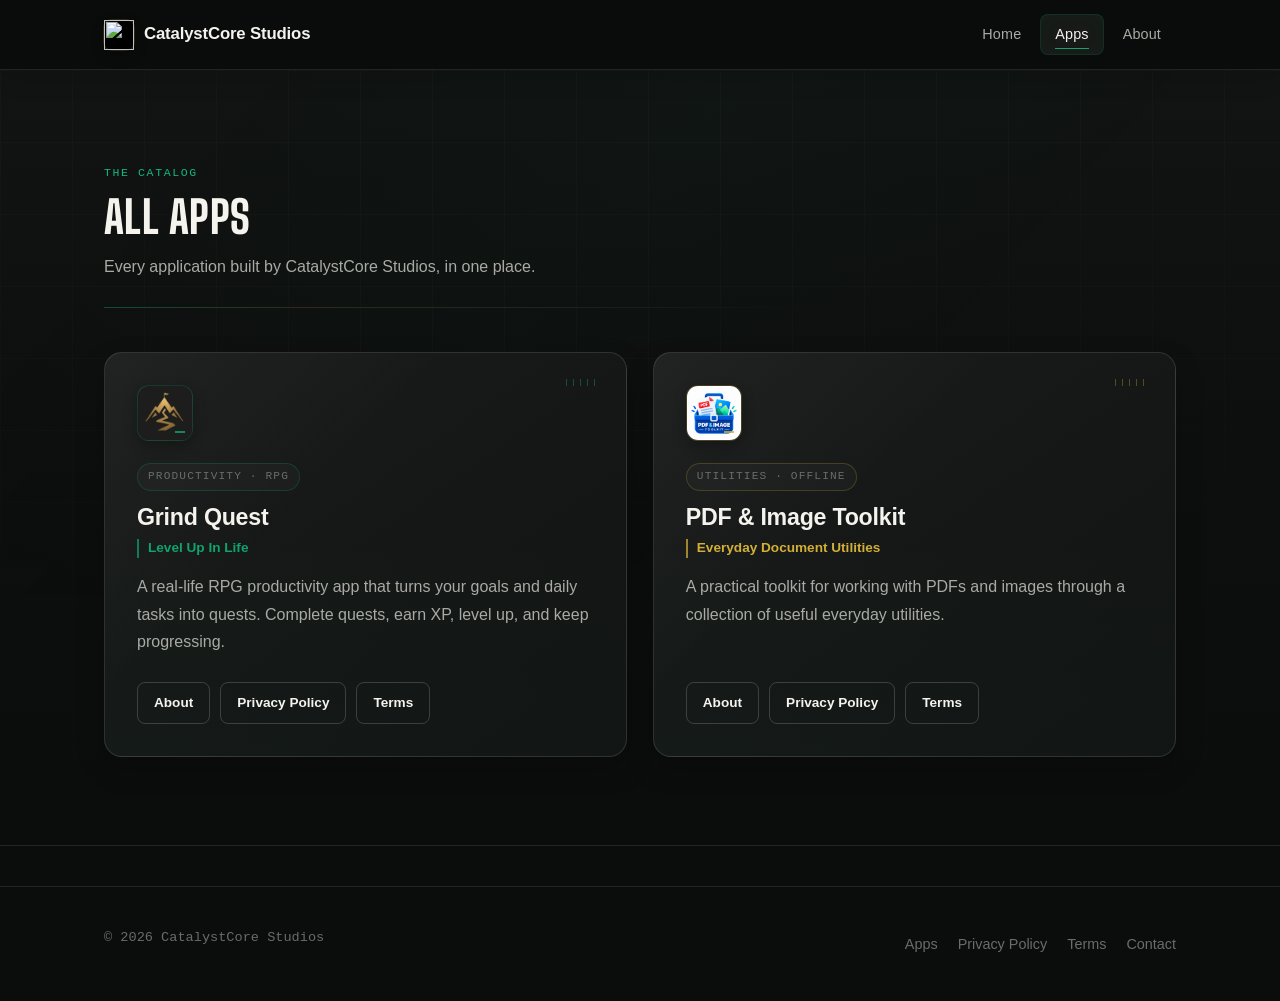
==== commit e802ff96: "Implement centralized terms and product logos Co-authored-by: Copilot <223556219+Copilot@users.norep" ====
--- a/apps/index.html
+++ b/apps/index.html
@@ -23,8 +23,10 @@
 
   <header class="navbar">
     <div class="container navbar__inner">
-      <a class="brand" href="../index.html">
-        <span class="brand__mark" aria-hidden="true">CC</span>
+      <a class="brand" href="index.html">
+        <span class="brand__mark" aria-hidden="true">
+          <img src="/catalystcore/assets/Hero logo bg remove v2.png" alt="" />
+        </span>
         CatalystCore Studios
       </a>
       <button class="nav-toggle" aria-label="Toggle navigation" aria-expanded="false">
@@ -49,8 +51,15 @@
 
         <div class="grid grid--apps">
           <!-- Grind Quest -->
-          <article class="card app-card reveal">
-            <div class="app-card__icon" aria-hidden="true">GQ</div>
+          <article
+            class="card app-card reveal"
+            data-link="grind-quest/index.html"
+            tabindex="0"
+            role="link"
+          >
+            <div class="app-card__icon app-card__icon--image" aria-hidden="true">
+              <img src="../assets/products-logo/Grind-quest.jpeg" alt="" />
+            </div>
             <span class="app-card__tag">Productivity · RPG</span>
             <h3>Grind Quest</h3>
             <p class="app-card__tagline">Level Up In Life</p>
@@ -62,13 +71,20 @@
             <div class="app-card__actions">
               <a class="btn btn--secondary btn--small" href="grind-quest/index.html">About</a>
               <a class="btn btn--secondary btn--small" href="grind-quest/privacy.html">Privacy Policy</a>
-              <a class="btn btn--secondary btn--small" href="grind-quest/terms.html">Terms</a>
+              <a class="btn btn--secondary btn--small" href="terms.html">Terms</a>
             </div>
           </article>
 
           <!-- PDF & Image Toolkit -->
-          <article class="card app-card reveal">
-            <div class="app-card__icon" aria-hidden="true">PI</div>
+          <article
+            class="card app-card reveal"
+            data-link="pdf-image-toolkit/index.html"
+            tabindex="0"
+            role="link"
+          >
+            <div class="app-card__icon app-card__icon--image" aria-hidden="true">
+              <img src="../assets/products-logo/PDF &amp; Image Toolkit Icon.png" alt="" />
+            </div>
             <span class="app-card__tag">Utilities · Offline</span>
             <h3>PDF &amp; Image Toolkit</h3>
             <p class="app-card__tagline">Everyday Document Utilities</p>
@@ -79,7 +95,7 @@
             <div class="app-card__actions">
               <a class="btn btn--secondary btn--small" href="pdf-image-toolkit/index.html">About</a>
               <a class="btn btn--secondary btn--small" href="pdf-image-toolkit/privacy.html">Privacy Policy</a>
-              <a class="btn btn--secondary btn--small" href="pdf-image-toolkit/terms.html">Terms</a>
+              <a class="btn btn--secondary btn--small" href="terms.html">Terms</a>
             </div>
           </article>
 
@@ -101,7 +117,7 @@
       <nav class="footer__links" aria-label="Footer">
         <a href="index.html">Apps</a>
         <a href="privacy.html">Privacy Policy</a>
-        <a href="index.html">Terms</a>
+        <a href="terms.html">Terms</a>
         <a href="../about.html#contact">Contact</a>
       </nav>
     </div>
--- a/css/style.css
+++ b/css/style.css
@@ -238,13 +238,6 @@
   margin-bottom: 18px;
 }
 
-.eyebrow::before {
-  content: "";
-  width: 18px;
-  height: 1px;
-  background: var(--accent);
-  display: inline-block;
-}
 
 .hero__copy > .eyebrow,
 #apps .section-heading .eyebrow {
@@ -352,7 +345,8 @@
   width: 30px;
   height: 30px;
   border-radius: var(--radius-sm);
-  background: linear-gradient(145deg, #E0BC4A 0%, #D4AF37 48%, #8B7127 100%);
+  background: black;
+  /* border: 1px solid rgba(212, 55, 55, 0.18); */
   display: inline-flex;
   align-items: center;
   justify-content: center;
@@ -363,6 +357,12 @@
   box-shadow: 0 0 0 1px rgba(212, 175, 55, 0.18), 0 5px 14px rgba(0, 0, 0, 0.24);
   transition: transform var(--duration-normal) var(--ease-emphasized),
     box-shadow var(--duration-normal) var(--ease-standard);
+}
+
+.brand__mark img {
+  width: 100%;
+  height: 100%;
+  object-fit: contain;
 }
 
 .brand:hover .brand__mark {
@@ -1105,12 +1105,33 @@
     box-shadow 220ms var(--ease-standard);
 }
 
+.app-card__icon--image {
+  overflow: hidden;
+  background: transparent;
+}
+
+.app-card__icon--image img {
+  display: block;
+  width: 100%;
+  height: 100%;
+  object-fit: contain;
+}
+
+.app-card__icon--image {
+  background: transparent;
+}
+
 article.app-card:hover .app-card__icon,
 article.app-card:focus-within .app-card__icon {
   transform: translateY(-1px);
   background: linear-gradient(145deg, #2a2e27, #191d1a 72%);
   border-color: rgba(15, 163, 110, 0.36);
   box-shadow: inset 0 1px 0 rgba(245, 243, 238, 0.09), 0 7px 18px rgba(0, 0, 0, 0.27), 0 0 10px rgba(15, 163, 110, 0.06);
+}
+
+article.app-card:hover .app-card__icon--image,
+article.app-card:focus-within .app-card__icon--image {
+  background: transparent;
 }
 
 .app-card__icon::after {
@@ -1462,6 +1483,18 @@
   flex-shrink: 0;
 }
 
+.app-hero__icon--image {
+  background: transparent;
+  overflow: hidden;
+}
+
+.app-hero__icon--image img {
+  display: block;
+  width: 100%;
+  height: 100%;
+  object-fit: contain;
+}
+
 .app-hero h1 {
   margin-bottom: 4px;
   font-size: clamp(2rem, 5vw, 3rem);
@@ -1475,7 +1508,8 @@
 }
 
 .app-hero__visual {
-  aspect-ratio: 4 / 5;
+  width: 100%;
+  aspect-ratio: 1;
   border: 1px solid var(--border);
   border-radius: var(--radius-lg);
   background: var(--surface);
@@ -1483,6 +1517,17 @@
   align-items: center;
   justify-content: center;
   overflow: hidden;
+}
+
+.app-hero__visual img {
+  width: 100%;
+  height: 100%;
+  border-radius: var(--radius-md);
+  object-fit: contain;
+}
+
+.app-hero__visual img[src*="Pdf&image"] {
+  box-shadow: 0 2px 10px rgba(0, 0, 0, 0.12);
 }
 
 .app-hero__visual svg {
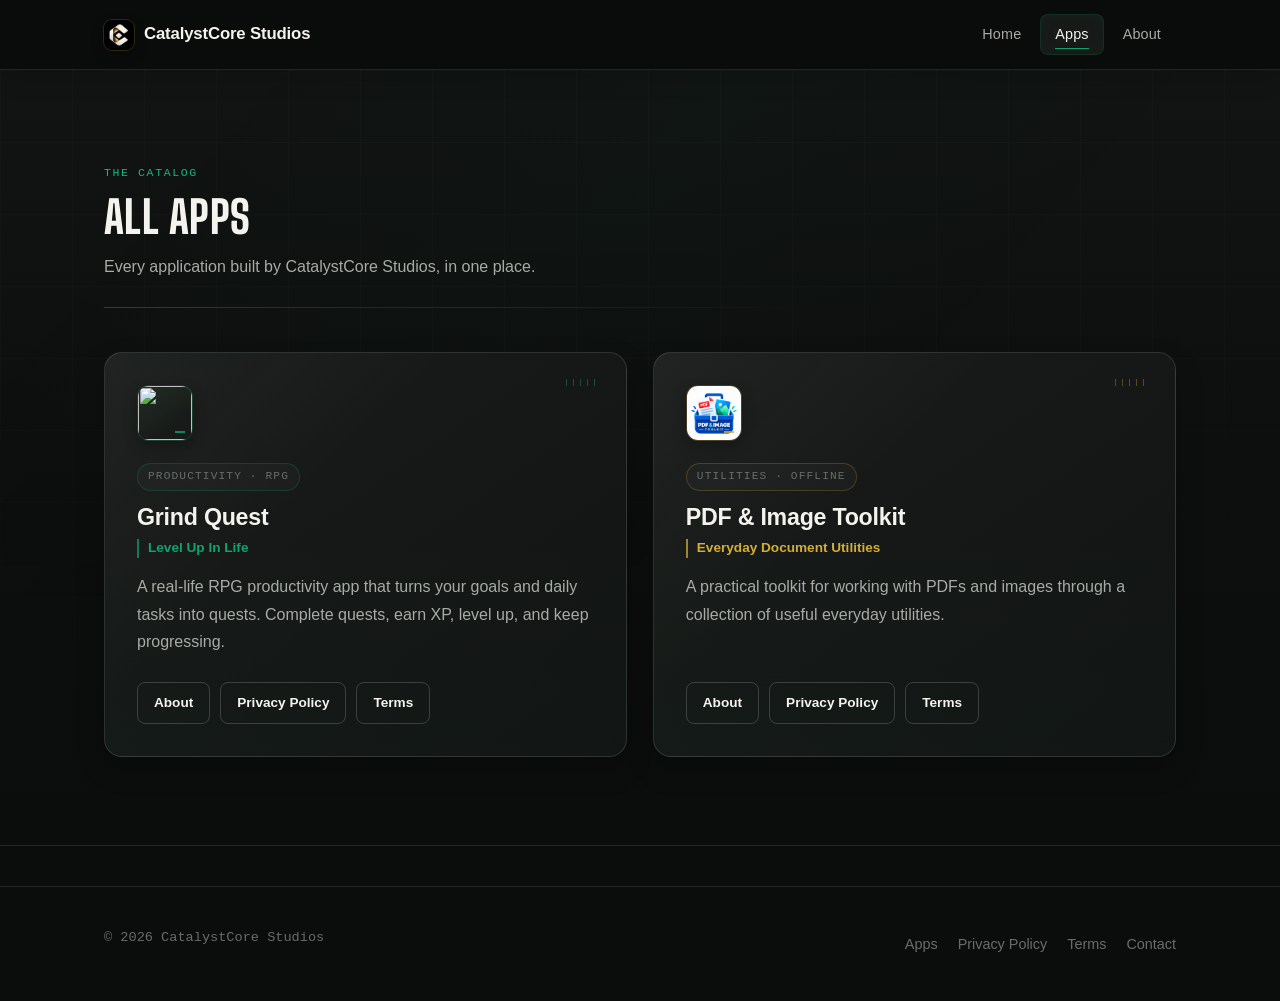
==== commit 0824674b: "fix: path issues" ====
--- a/apps/index.html
+++ b/apps/index.html
@@ -15,17 +15,17 @@
   <!-- TODO: Update canonical URL once the site has a final domain -->
   <link rel="canonical" href="https://example.github.io/catalystcore-studios/apps/" />
 
-  <link rel="icon" href="../assets/icons/favicon.ico" />
-  <link rel="stylesheet" href="../css/style.css" />
+  <link rel="icon" type="image/png" href="/assets/hero-logo.png" />
+  <link rel="stylesheet" href="/css/style.css" />
 </head>
 <body>
   <a class="skip-link" href="#main">Skip to content</a>
 
   <header class="navbar">
     <div class="container navbar__inner">
-      <a class="brand" href="index.html">
+      <a class="brand" href="/">
         <span class="brand__mark" aria-hidden="true">
-          <img src="/catalystcore/assets/Hero logo bg remove v2.png" alt="" />
+          <img src="/assets/hero-logo.png" alt="" />
         </span>
         CatalystCore Studios
       </a>
@@ -33,9 +33,9 @@
         Menu
       </button>
       <nav class="nav-links" aria-label="Primary">
-        <a href="../index.html">Home</a>
-        <a href="index.html" aria-current="page">Apps</a>
-        <a href="../about.html">About</a>
+        <a href="/">Home</a>
+        <a href="/apps/" aria-current="page">Apps</a>
+        <a href="/about.html">About</a>
       </nav>
     </div>
   </header>
@@ -53,12 +53,12 @@
           <!-- Grind Quest -->
           <article
             class="card app-card reveal"
-            data-link="grind-quest/index.html"
+            data-link="/apps/grind-quest/"
             tabindex="0"
             role="link"
           >
             <div class="app-card__icon app-card__icon--image" aria-hidden="true">
-              <img src="../assets/products-logo/Grind-quest.jpeg" alt="" />
+              <img src="/assets/products-logo/grind-quest.jpeg" alt="" />
             </div>
             <span class="app-card__tag">Productivity · RPG</span>
             <h3>Grind Quest</h3>
@@ -69,21 +69,21 @@
               and keep progressing.
             </p>
             <div class="app-card__actions">
-              <a class="btn btn--secondary btn--small" href="grind-quest/index.html">About</a>
-              <a class="btn btn--secondary btn--small" href="grind-quest/privacy.html">Privacy Policy</a>
-              <a class="btn btn--secondary btn--small" href="terms.html">Terms</a>
+              <a class="btn btn--secondary btn--small" href="/apps/grind-quest/">About</a>
+              <a class="btn btn--secondary btn--small" href="/apps/grind-quest/privacy.html">Privacy Policy</a>
+              <a class="btn btn--secondary btn--small" href="/apps/terms.html">Terms</a>
             </div>
           </article>
 
           <!-- PDF & Image Toolkit -->
           <article
             class="card app-card reveal"
-            data-link="pdf-image-toolkit/index.html"
+            data-link="/apps/pdf-image-toolkit/"
             tabindex="0"
             role="link"
           >
             <div class="app-card__icon app-card__icon--image" aria-hidden="true">
-              <img src="../assets/products-logo/PDF &amp; Image Toolkit Icon.png" alt="" />
+              <img src="/assets/products-logo/pdf-image-toolkit-icon.png" alt="" />
             </div>
             <span class="app-card__tag">Utilities · Offline</span>
             <h3>PDF &amp; Image Toolkit</h3>
@@ -93,9 +93,9 @@
               collection of useful everyday utilities.
             </p>
             <div class="app-card__actions">
-              <a class="btn btn--secondary btn--small" href="pdf-image-toolkit/index.html">About</a>
-              <a class="btn btn--secondary btn--small" href="pdf-image-toolkit/privacy.html">Privacy Policy</a>
-              <a class="btn btn--secondary btn--small" href="terms.html">Terms</a>
+              <a class="btn btn--secondary btn--small" href="/apps/pdf-image-toolkit/">About</a>
+              <a class="btn btn--secondary btn--small" href="/apps/pdf-image-toolkit/privacy.html">Privacy Policy</a>
+              <a class="btn btn--secondary btn--small" href="/apps/terms.html">Terms</a>
             </div>
           </article>
 
@@ -115,14 +115,14 @@
     <div class="container footer__inner">
       <p class="footer__copy">© 2026 CatalystCore Studios</p>
       <nav class="footer__links" aria-label="Footer">
-        <a href="index.html">Apps</a>
-        <a href="privacy.html">Privacy Policy</a>
-        <a href="terms.html">Terms</a>
-        <a href="../about.html#contact">Contact</a>
+        <a href="/apps/">Apps</a>
+        <a href="/apps/privacy.html">Privacy Policy</a>
+        <a href="/apps/terms.html">Terms</a>
+        <a href="/about.html#contact">Contact</a>
       </nav>
     </div>
   </footer>
 
-  <script src="../js/main.js"></script>
+  <script src="/js/main.js"></script>
 </body>
 </html>
--- a/css/style.css
+++ b/css/style.css
@@ -1526,7 +1526,7 @@
   object-fit: contain;
 }
 
-.app-hero__visual img[src*="Pdf&image"] {
+.app-hero__visual img[src*="pdf-image-toolkit-icon"] {
   box-shadow: 0 2px 10px rgba(0, 0, 0, 0.12);
 }
 
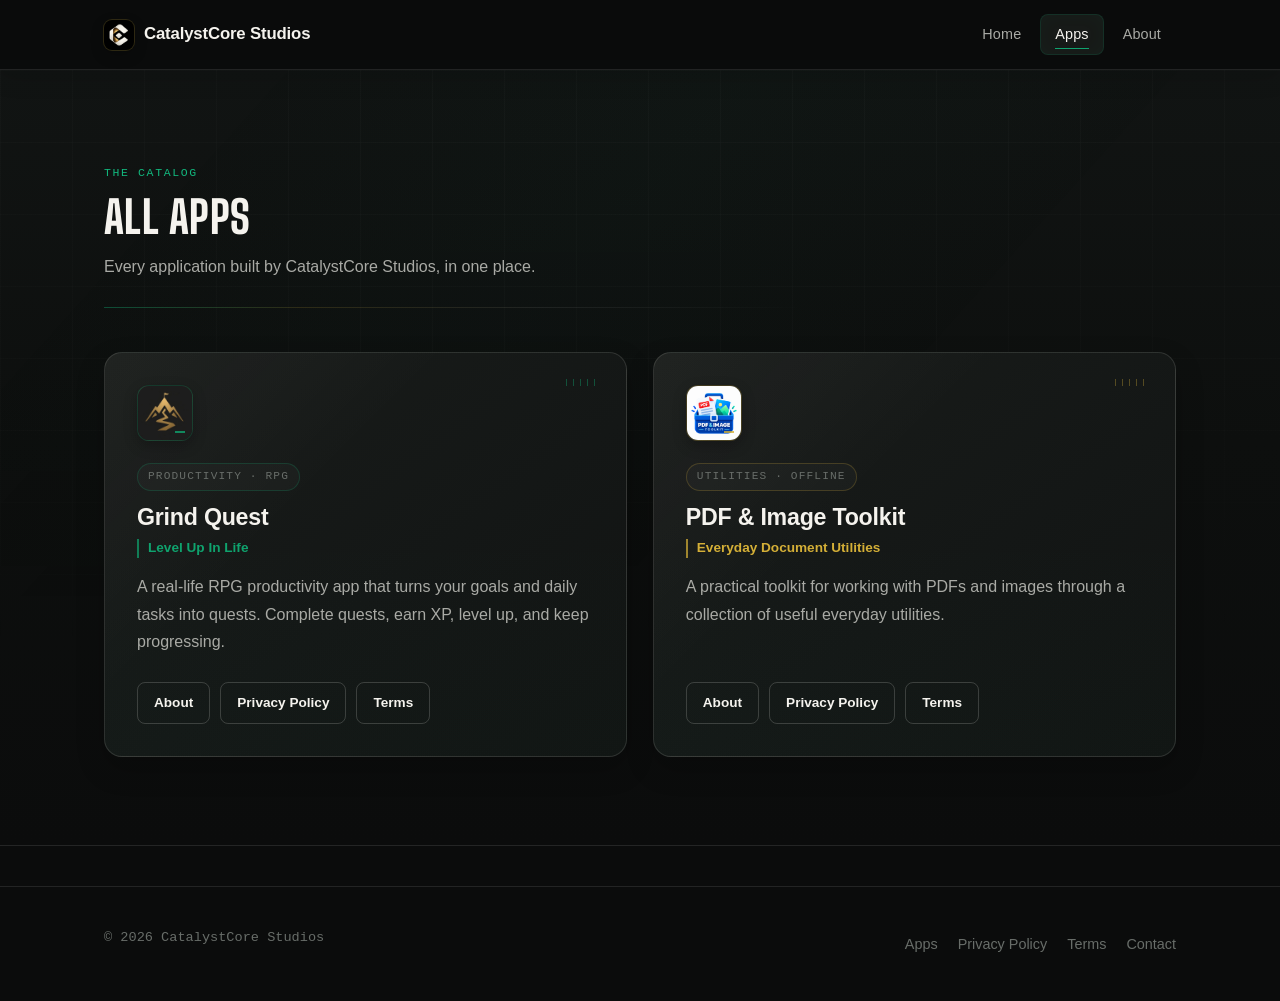
==== commit 25780bda: "fix: image name2" ====
--- a/apps/index.html
+++ b/apps/index.html
@@ -58,7 +58,7 @@
             role="link"
           >
             <div class="app-card__icon app-card__icon--image" aria-hidden="true">
-              <img src="/assets/products-logo/grind-quest.jpeg" alt="" />
+              <img src="/assets/products-logo/grind-quest-icon.jpeg" alt="" />
             </div>
             <span class="app-card__tag">Productivity · RPG</span>
             <h3>Grind Quest</h3>
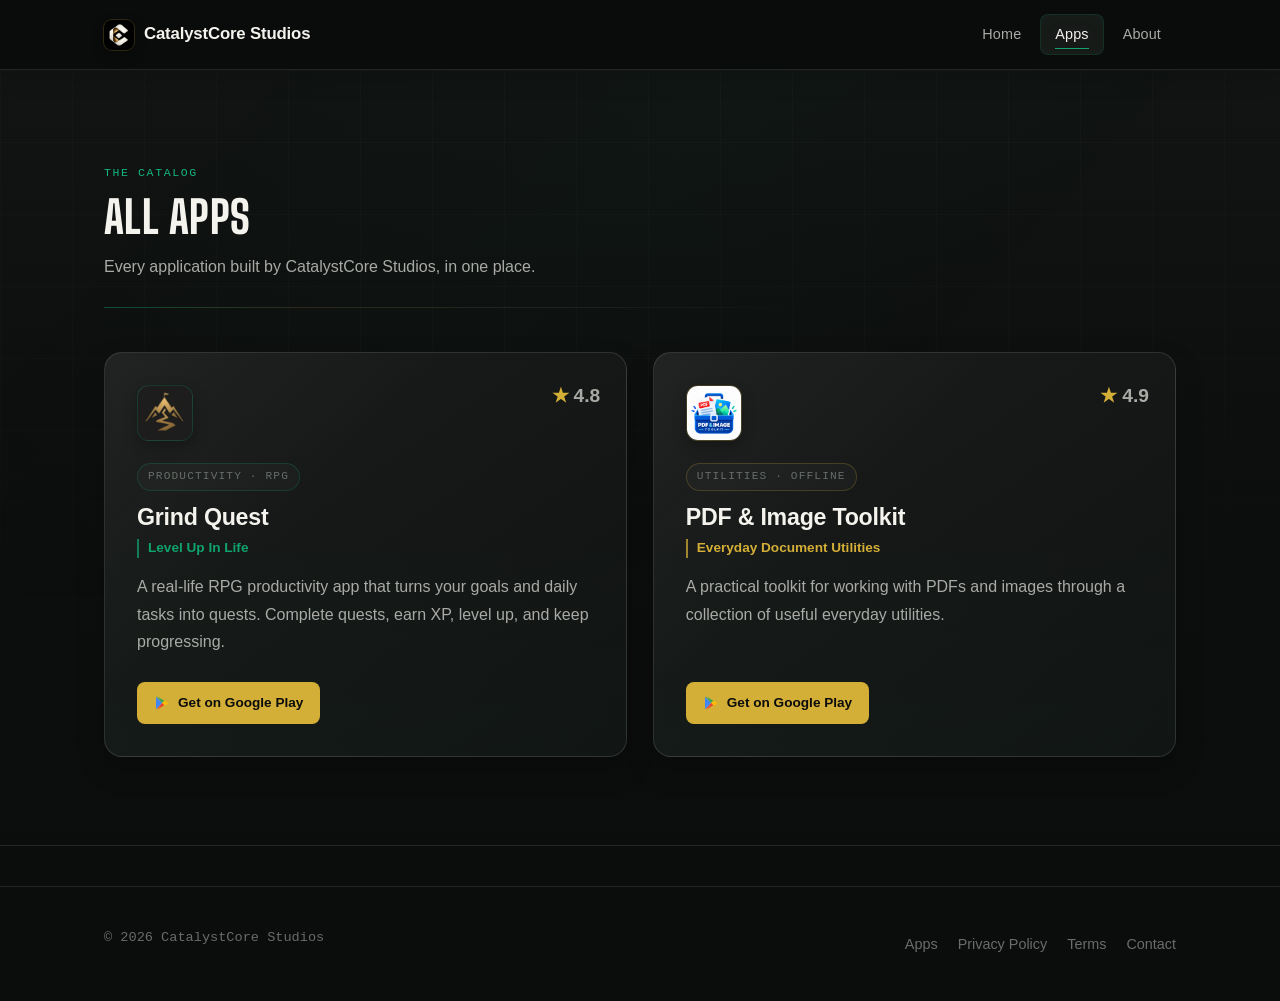
==== commit f705c42f: "Refine Google Play CTA styling" ====
--- a/apps/index.html
+++ b/apps/index.html
@@ -63,15 +63,27 @@
             <span class="app-card__tag">Productivity · RPG</span>
             <h3>Grind Quest</h3>
             <p class="app-card__tagline">Level Up In Life</p>
+            <p class="app-card__rating" aria-label="Rating: 4.8"><span class="app-card__rating-star" aria-hidden="true">★</span> 4.8</p>
             <p>
               A real-life RPG productivity app that turns your goals and
               daily tasks into quests. Complete quests, earn XP, level up,
               and keep progressing.
             </p>
             <div class="app-card__actions">
-              <a class="btn btn--secondary btn--small" href="/apps/grind-quest/">About</a>
-              <a class="btn btn--secondary btn--small" href="/apps/grind-quest/privacy.html">Privacy Policy</a>
-              <a class="btn btn--secondary btn--small" href="/apps/terms.html">Terms</a>
+              <a
+                class="btn btn--primary btn--small btn--google-play"
+                href="https://play.google.com/store/apps/details?id=com.catalystcore.grindquest"
+                target="_blank"
+                rel="noopener noreferrer"
+              >
+                <svg width="16" height="16" viewBox="0 0 24 24" aria-hidden="true" focusable="false">
+                  <path fill="#4285F4" d="M3 2.6v18.8L12.4 12 3 2.6Z" />
+                  <path fill="#34A853" d="m4 2 11.5 6.8-3.4 3.2L4 2Z" />
+                  <path fill="#FBBC04" d="m15.5 8.8 5 2.9c.8.5.8 1.1 0 1.6l-5 2.9-3.9-4 3.9-3.4Z" />
+                  <path fill="#EA4335" d="M4 22 15.5 15.2l-3.4-3.2L4 22Z" />
+                </svg>
+                Get on Google Play
+              </a>
             </div>
           </article>
 
@@ -88,14 +100,26 @@
             <span class="app-card__tag">Utilities · Offline</span>
             <h3>PDF &amp; Image Toolkit</h3>
             <p class="app-card__tagline">Everyday Document Utilities</p>
+            <p class="app-card__rating" aria-label="Rating: 4.9"><span class="app-card__rating-star" aria-hidden="true">★</span> 4.9</p>
             <p>
               A practical toolkit for working with PDFs and images through a
               collection of useful everyday utilities.
             </p>
             <div class="app-card__actions">
-              <a class="btn btn--secondary btn--small" href="/apps/pdf-image-toolkit/">About</a>
-              <a class="btn btn--secondary btn--small" href="/apps/pdf-image-toolkit/privacy.html">Privacy Policy</a>
-              <a class="btn btn--secondary btn--small" href="/apps/terms.html">Terms</a>
+              <a
+                class="btn btn--primary btn--small btn--google-play"
+                href="https://play.google.com/store/apps/details?id=com.catlystcore.pdfandimagetoolkit"
+                target="_blank"
+                rel="noopener noreferrer"
+              >
+                <svg width="16" height="16" viewBox="0 0 24 24" aria-hidden="true" focusable="false">
+                  <path fill="#4285F4" d="M3 2.6v18.8L12.4 12 3 2.6Z" />
+                  <path fill="#34A853" d="m4 2 11.5 6.8-3.4 3.2L4 2Z" />
+                  <path fill="#FBBC04" d="m15.5 8.8 5 2.9c.8.5.8 1.1 0 1.6l-5 2.9-3.9-4 3.9-3.4Z" />
+                  <path fill="#EA4335" d="M4 22 15.5 15.2l-3.4-3.2L4 22Z" />
+                </svg>
+                Get on Google Play
+              </a>
             </div>
           </article>
 
--- a/css/style.css
+++ b/css/style.css
@@ -1012,18 +1012,23 @@
     box-shadow 220ms var(--ease-standard);
 }
 
-.app-card::before {
-  content: "";
+.app-card__rating {
   position: absolute;
   top: 26px;
   right: 26px;
   z-index: 1;
-  width: 34px;
-  height: 7px;
-  background: repeating-linear-gradient(90deg, rgba(15, 163, 110, 0.64) 0 1px, transparent 1px 7px);
-  opacity: 0.7;
-  transition: opacity 220ms var(--ease-standard);
-  pointer-events: none;
+  display: inline-flex;
+  align-items: center;
+  gap: 5px;
+  margin: 0;
+  color: var(--color-text);
+  font-size: 1.2rem;
+  font-weight: 600;
+  line-height: 1.2;
+}
+
+.app-card__rating-star {
+  color: var(--color-gold);
 }
 
 .app-card::after {
@@ -1125,7 +1130,7 @@
 article.app-card:focus-within .app-card__icon {
   transform: translateY(-1px);
   background: linear-gradient(145deg, #2a2e27, #191d1a 72%);
-  border-color: rgba(15, 163, 110, 0.36);
+  border-color: rgba(175, 143, 86, 0.36);
   box-shadow: inset 0 1px 0 rgba(245, 243, 238, 0.09), 0 7px 18px rgba(0, 0, 0, 0.27), 0 0 10px rgba(15, 163, 110, 0.06);
 }
 
@@ -1134,7 +1139,7 @@
   background: transparent;
 }
 
-.app-card__icon::after {
+/* .app-card__icon::after {
   content: "";
   position: absolute;
   right: 7px;
@@ -1144,7 +1149,7 @@
   background: var(--color-emerald);
   opacity: 0.8;
   transition: opacity 220ms var(--ease-standard);
-}
+} */
 
 article.app-card:hover .app-card__icon::after,
 article.app-card:focus-within .app-card__icon::after {
@@ -1242,6 +1247,21 @@
   border-color: rgba(15, 163, 110, 0.38);
   background: rgba(15, 163, 110, 0.065);
   box-shadow: 0 4px 12px rgba(0, 0, 0, 0.2);
+}
+
+.app-card__actions .btn--google-play {
+  background: var(--color-gold);
+  color: var(--color-bg);
+}
+
+.app-card__actions .btn--google-play:hover,
+.app-card__actions .btn--google-play:focus-visible,
+.app-card__actions .btn--google-play:active {
+  background: var(--color-emerald);
+  border-color: rgba(245, 243, 238, 0.32);
+  box-shadow: 0 4px 12px rgba(0, 0, 0, 0.16);
+  color: var(--color-text);
+  filter: brightness(1.04);
 }
 
 /* ---- Apps catalog page ---- */
@@ -1311,6 +1331,125 @@
   line-height: 1.7;
 }
 
+.studio-stats {
+  position: relative;
+  overflow: hidden;
+  background: linear-gradient(180deg, var(--color-card) 0%, var(--color-surface) 100%);
+}
+
+.studio-stats__heading {
+  max-width: none;
+  margin-bottom: 20px;
+}
+
+.studio-stats__heading h2 {
+  margin-bottom: 0;
+  color: var(--color-text);
+}
+
+.studio-stats__rail {
+  display: grid;
+  grid-template-columns: repeat(auto-fit, minmax(min(100%, 220px), 1fr));
+  column-gap: 0;
+  row-gap: 10px;
+  padding: 10px 0;
+  border-block: 1px solid rgba(245, 243, 238, 0.09);
+  background: linear-gradient(90deg, transparent, rgba(15, 163, 110, 0.025) 50%, transparent);
+}
+
+.studio-stat {
+  position: relative;
+  display: grid;
+  min-width: 0;
+  min-height: 158px;
+  place-items: center;
+  isolation: isolate;
+}
+
+.studio-stat__gauge {
+  position: absolute;
+  inset: 4px 0 auto;
+  display: block;
+  width: min(100%, 250px);
+  height: 136px;
+  margin: 0 auto;
+  overflow: visible;
+}
+
+.studio-stat__track,
+.studio-stat__trail,
+.studio-stat__arc {
+  fill: none;
+  stroke-linecap: round;
+}
+
+.studio-stat__track {
+  stroke: rgba(245, 243, 238, 0.17);
+  stroke-width: 1.1;
+}
+
+.studio-stat__trail {
+  stroke: rgba(53, 236, 158, 0.78);
+  stroke-width: 3.4;
+  stroke-dasharray: 9 100;
+  stroke-dashoffset: -91;
+  filter: drop-shadow(0 0 4px rgba(53, 236, 158, 0.55));
+}
+
+.studio-stat__arc {
+  stroke: var(--color-emerald);
+  stroke-width: 1.8;
+  stroke-dasharray: 100;
+  stroke-dashoffset: 0;
+  filter: drop-shadow(0 0 3px rgba(15, 163, 110, 0.38));
+}
+
+.studio-stat__indicator {
+  fill: var(--color-emerald-hover);
+  stroke: rgba(212, 175, 55, 0.34);
+  stroke-width: 3.5;
+  paint-order: stroke;
+  filter: drop-shadow(0 0 4px rgba(15, 163, 110, 0.62));
+}
+
+.studio-stat__reading {
+  position: relative;
+  z-index: 1;
+  align-self: end;
+  min-width: 0;
+  padding: 0 8px 8px;
+  text-align: center;
+}
+
+.studio-stat__number {
+  display: flex;
+  align-items: baseline;
+  justify-content: center;
+  gap: 2px;
+  margin: 0;
+  color: var(--color-text);
+  font-family: var(--font-display);
+  font-size: clamp(2rem, 3vw, 2.65rem);
+  font-weight: 800;
+  line-height: 0.95;
+  text-shadow: 0 0 12px rgba(212, 175, 55, 0.1);
+}
+
+.studio-stat__suffix {
+  color: var(--color-gold);
+  font-size: 0.62em;
+}
+
+.studio-stat__label {
+  margin: 8px 0 0;
+  color: var(--color-text-secondary);
+  font-family: var(--font-mono);
+  font-size: 0.68rem;
+  letter-spacing: 0.12em;
+  line-height: 1.35;
+  text-transform: uppercase;
+}
+
 .catalog-page .grid--apps {
   grid-template-columns: repeat(auto-fit, minmax(min(100%, 350px), 1fr));
   align-items: stretch;
@@ -1319,20 +1458,14 @@
 
 .catalog-page .app-card:nth-child(1) {
   --catalog-accent: var(--color-emerald);
-  --catalog-accent-marker: rgba(15, 163, 110, 0.58);
   --catalog-accent-wash: rgba(15, 163, 110, 0.045);
   --catalog-accent-border: rgba(15, 163, 110, 0.22);
 }
 
 .catalog-page .app-card:nth-child(2) {
   --catalog-accent: var(--color-gold);
-  --catalog-accent-marker: rgba(212, 175, 55, 0.48);
   --catalog-accent-wash: rgba(212, 175, 55, 0.035);
   --catalog-accent-border: rgba(212, 175, 55, 0.22);
-}
-
-.catalog-page .app-card::before {
-  background: repeating-linear-gradient(90deg, var(--catalog-accent-marker) 0 1px, transparent 1px 7px);
 }
 
 .catalog-page .app-card::after {
@@ -1415,6 +1548,27 @@
   .catalog-page .catalog-page__header {
     margin-bottom: 28px;
     padding-bottom: 22px;
+  }
+
+  .studio-stats__rail {
+    padding: 4px 0;
+  }
+
+  .studio-stat {
+    min-height: 142px;
+  }
+
+  .studio-stat__gauge {
+    width: min(100%, 230px);
+    height: 124px;
+  }
+
+  .studio-stat__reading {
+    padding-bottom: 4px;
+  }
+
+  .studio-stat__label {
+    font-size: 0.65rem;
   }
 
   .catalog-page .grid--apps {
